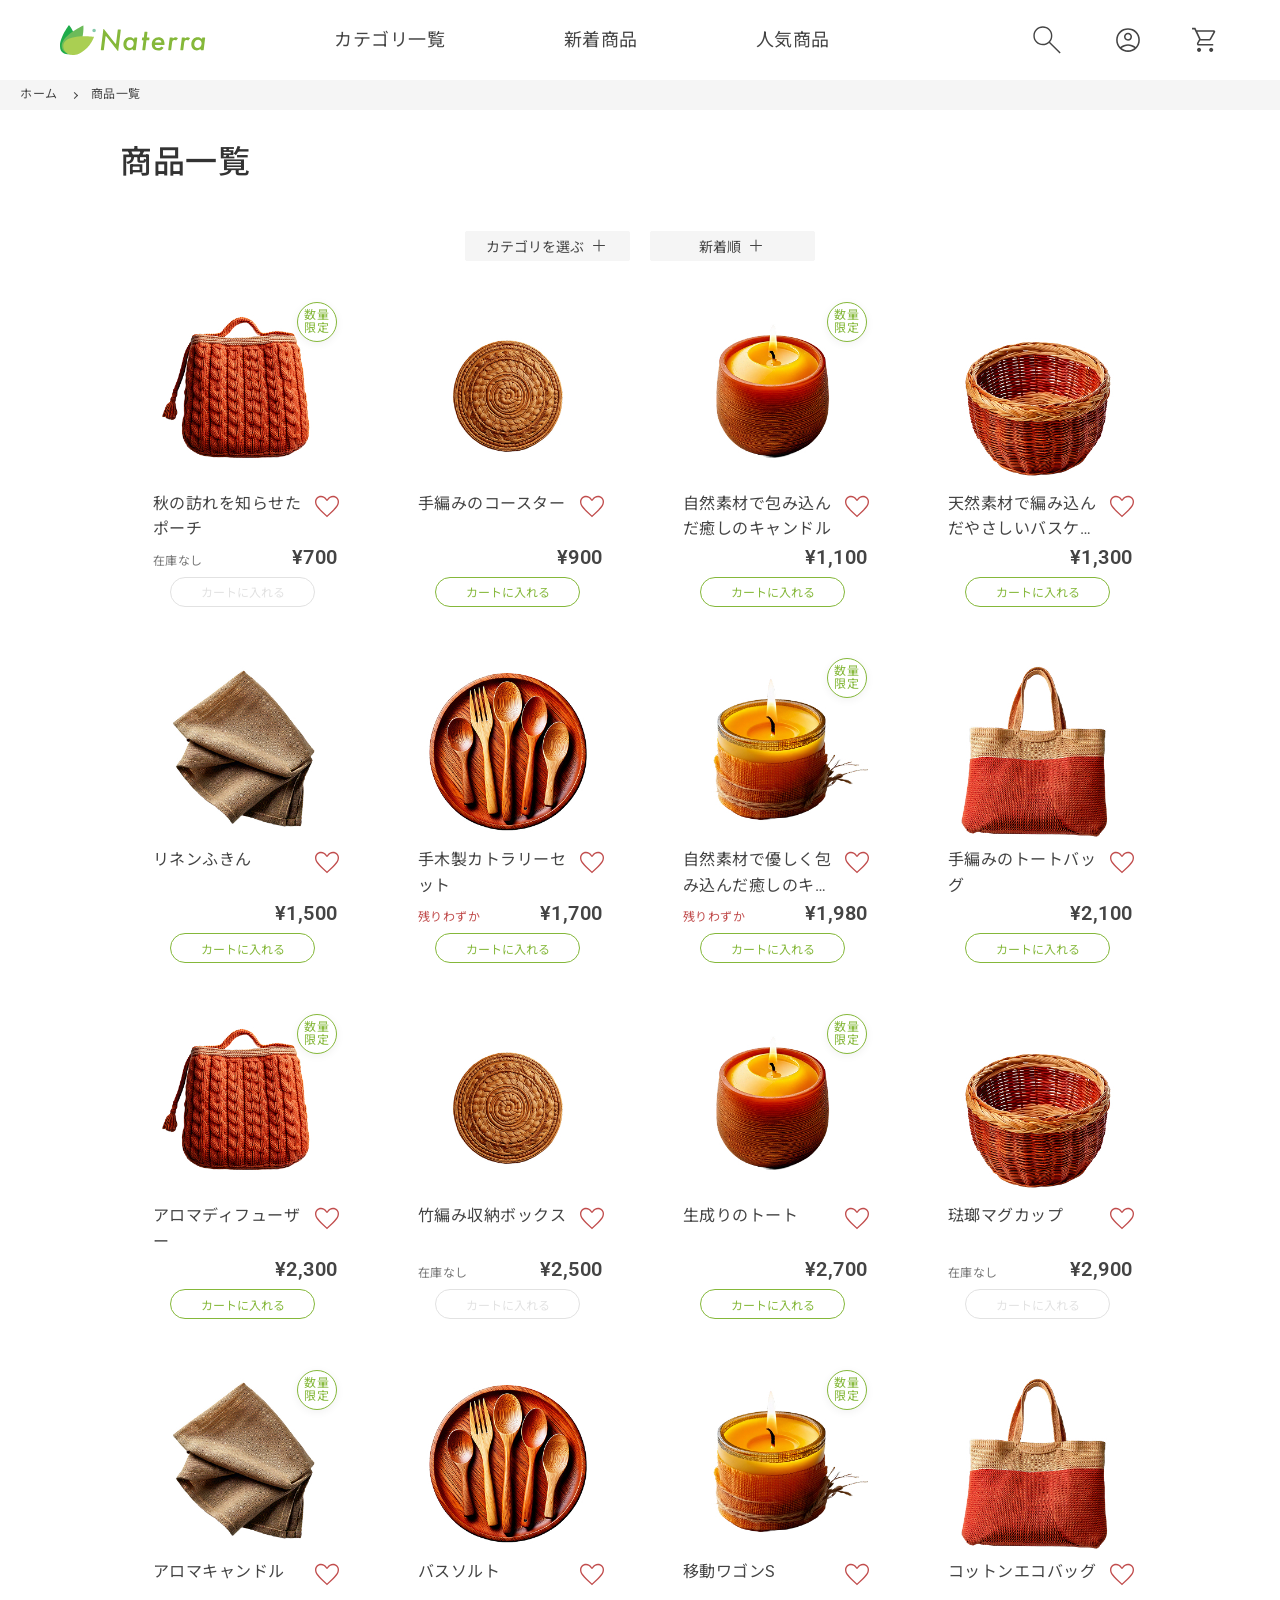
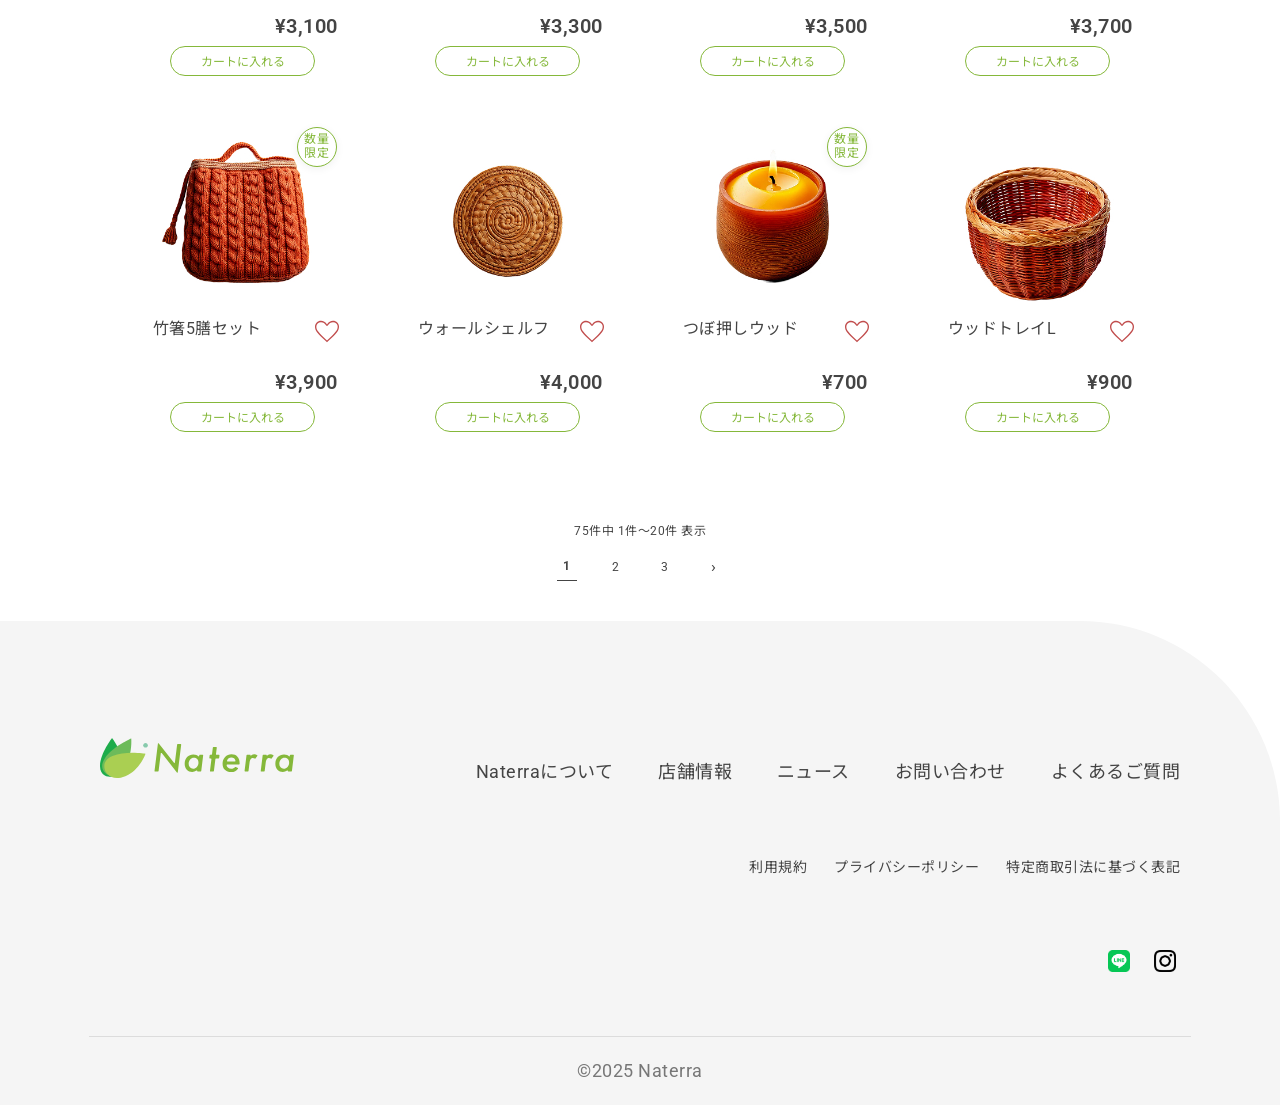
==== products-all.html @ dd233b45 "Initial commit" ====
<!DOCTYPE html>
<html lang="ja">
<head>
  <meta charset="UTF-8"/>
  <meta name="viewport" content="width=device-width, initial-scale=1.0"/>
  <meta name="description" content="商品一覧 | Naterra オンラインショップ"/>
  <title>商品一覧 | Naterra</title>

  <link rel="stylesheet" href="./assets/css/style.css"/>
  <link rel="preconnect" href="https://fonts.googleapis.com"/>
  <link href="https://fonts.googleapis.com/css2?family=Noto+Sans+JP:wght@300;400;500;700&family=Noto+Serif+JP:wght@200;300&family=Roboto:wght@300;400;600&display=swap" rel="stylesheet"/>
  <link rel="icon" type="image/png" sizes="32x32" href="./assets/images/favicon/favicon-32x32.png"/>
  <link rel="icon" type="image/png" sizes="48x48" href="./assets/images/favicon/favicon-48x48.png"/>
  <link rel="apple-touch-icon" sizes="180x180" href="./assets/images/favicon/favicon-180x180.png"/>
</head>
<body>
  <header>
    <div class="header__nav">
      <div class="header__left">
        <div class="header__hamburger sp">
          <button class="btn-trigger" id="btn03" data-nav-open aria-label="メニューを開閉" aria-expanded="false">
            <span></span><span></span><span></span>
          </button>
        </div>
        <div class="header__logo">
          <a href="./index.html" class="header__logoLink">
            <img src="./assets/images/logo/logo-sp.svg" alt="Naterra" />
          </a>
        </div>
        <div class="header__textink pc">
          <a href="./products-all.html" class="">カテゴリ一覧</a>
        </div>
        <div class="header__textink pc">
          <a href="./products-new.html" class="">新着商品</a>
        </div>
        <div class="header__textink pc">
          <a href="./products-popular.html" class="">人気商品</a>
        </div>
      </div>
      <div class="header__tools">
        <div class="header__serch pc">
          <a href="#" class="header__serchLink">
            <img src="./assets/images/icon/search.svg" alt="検索" />
          </a>
        </div>
        <div class="header__login">
          <a href="#" class="header__LoginLink">
            <img src="./assets/images/icon/login.svg" alt="ログイン" />
          </a>
        </div>
        <div class="header__cart">
          <a href="./cart.html" class="header__CartLink">
            <img src="./assets/images/icon/cart.svg" alt="カート"/>
            <span id="cartBadge" class="cartBadge" hidden></span>
          </a>
        </div>
      </div>
    </div>
  </header>

  <div class="navOverlay" data-nav-overlay hidden></div>
  <aside class="navDrawer" role="dialog" aria-modal="true" aria-hidden="true" data-nav-drawer hidden>
    <div class="navDrawer__panel">
      <nav class="navDrawer__body" aria-label="メニュー">
        <div class="menuSection">
          <h3 class="menuSection__title">商品</h3>
          <ul class="menuList" role="list">
            <li><a class="menuItem" href="./products-all.html"><span>商品一覧</span></a></li>
            <li><a class="menuItem" href="./products-new.html"><span>新着商品</span></a></li>
            <li><a class="menuItem" href="./products-popular.html"><span>人気商品</span></a></li>
            <li>
              <button class="menuItem menuItem--toggle" aria-expanded="false" data-cat-toggle>
                <span>カテゴリ一覧</span>
                <svg class="chev" viewBox="0 0 20 20" aria-hidden="true">
                  <line x1="4" y1="10" x2="16" y2="10" stroke="currentColor" stroke-width="1" stroke-linecap="round"></line>
                  <line class="v" x1="10" y1="4" x2="10" y2="16" stroke="currentColor" stroke-width="1" stroke-linecap="round"></line>
                </svg>
              </button>
              <ul class="submenu" hidden>
                <li><a class="submenuItem submenuItem--thumb" href="./products-fabric.html"><img src="./assets/images/categories/fabric/fabric-330.jpg" alt=""/><span>布雑貨</span></a></li>
                <li><a class="submenuItem submenuItem--thumb" href="./products-kitchen.html"><img src="./assets/images/categories/kitchen/kitchen-330.jpg" alt=""/><span>キッチン</span></a></li>
                <li><a class="submenuItem submenuItem--thumb" href="./products-interior.html"><img src="./assets/images/categories/interior/interior-330.jpg" alt=""/><span>インテリア</span></a></li>
                <li><a class="submenuItem submenuItem--thumb" href="./products-relax.html"><img src="./assets/images/categories/relax/relax-330.jpg" alt=""/><span>バス・リラックス</span></a></li>
                <li><a class="submenuItem submenuItem--thumb" href="./products-storage.html"><img src="./assets/images/categories/storage/storage-330.jpg" alt=""/><span>収納・かご</span></a></li>
              </ul>
            </li>
          </ul>
        </div>
        <div class="menuSection">
          <h3 class="menuSection__title">お店</h3>
          <ul class="menuList" role="list">
            <li><a class="menuItem" href="./about.html"><span>Naterraについて</span></a></li>
            <li><a class="menuItem" href="./news.html"><span>ニュース</span></a></li>
            <li><a class="menuItem" href="./contact.html"><span>お問い合わせ</span></a></li>
            <li><a class="menuItem" href="./faq.html"><span>よくあるご質問</span></a></li>
          </ul>
        </div>
        <div class="menuSNS">
          <a href="#"><img src="./assets/images/sns/LINE_Brand_icon.png" alt="LINE"/></a>
          <a href="#"><img src="./assets/images/sns/Instagram_Glyph_Black.png" alt="Instagram"/></a>
        </div>
      </nav>
    </div>
  </aside>

  <main>
    <div class="breadcrumb">
      <ul class="breadcrumb__list">
        <li><a href="./index.html">ホーム</a></li>
        <li><span></span></li>
        <li>商品一覧</li>
      </ul>
    </div>

    <section class="productsname" aria-labelledby="cat-title">
      <div class="products__ttl">
        <h2 id="cat-title" class="section__title">商品一覧</h2>
      </div>

      <div class="filterBar" aria-label="絞り込み・並び替え">
        <button type="button" class="filterBtn filterBtn--category" id="btnOpenCategories"
                aria-haspopup="dialog" aria-controls="sheetCategories" aria-expanded="false">
          <span class="filterBtn__label">カテゴリを選ぶ</span>
          <span class="filterBtn__plus" aria-hidden="true"></span>
        </button>
        <button type="button" class="filterBtn filterBtn--sort" id="btnOpenSort"
                aria-haspopup="menu" aria-controls="menuSort" aria-expanded="false">
          <span class="filterBtn__label" id="currentSortLabel">新着順</span>
          <span class="filterBtn__plus" aria-hidden="true"></span>
        </button>
      </div>

      <div class="sortMenu" id="menuSort" role="menu" aria-labelledby="btnOpenSort" hidden>
        <button type="button" role="menuitemradio" class="sortMenu__item" data-sort="new" aria-checked="true">
          <span class="sortMenu__check" aria-hidden="true"></span> 新着順
        </button>
        <button type="button" role="menuitemradio" class="sortMenu__item" data-sort="priceAsc" aria-checked="false">
          <span class="sortMenu__check" aria-hidden="true"></span> 価格が安い順
        </button>
        <button type="button" role="menuitemradio" class="sortMenu__item" data-sort="priceDesc" aria-checked="false">
          <span class="sortMenu__check" aria-hidden="true"></span> 価格が高い順
        </button>
        <button type="button" role="menuitemradio" class="sortMenu__item" data-sort="popular" aria-checked="false">
          <span class="sortMenu__check" aria-hidden="true"></span> 人気順
        </button>
      </div>

      <div class="filterOverlay" id="overlayCategories" hidden></div>
      <aside class="categorySheet" id="sheetCategories" role="dialog" aria-modal="true" aria-labelledby="categorySheetTitle" hidden>
        <div class="categorySheet__bar">
          <h3 class="categorySheet__title" id="categorySheetTitle">カテゴリ</h3>
          <button type="button" class="categorySheet__close" id="btnCloseCategories" aria-label="閉じる">
            <span></span><span></span>
          </button>
        </div>
        <nav class="categorySheet__body" aria-label="カテゴリ一覧">
          <ul class="categorySheet__list" role="list">
            <li><a class="categorySheet__item" href="./products-all.html">商品一覧</a></li>
            <li><a class="categorySheet__item" href="./products-new.html">新着商品</a></li>
            <li><a class="categorySheet__item" href="./products-popular.html">人気商品</a></li>
            <li><a class="categorySheet__item categorySheet__item--thumb" href="./products-fabric.html"><img src="./assets/images/categories/fabric/fabric-330.jpg" alt=""/><span>布雑貨</span></a></li>
            <li><a class="categorySheet__item categorySheet__item--thumb" href="./products-kitchen.html"><img src="./assets/images/categories/kitchen/kitchen-330.jpg" alt=""/><span>キッチン</span></a></li>
            <li><a class="categorySheet__item categorySheet__item--thumb" href="./products-interior.html"><img src="./assets/images/categories/interior/interior-330.jpg" alt=""/><span>インテリア</span></a></li>
            <li><a class="categorySheet__item categorySheet__item--thumb" href="./products-relax.html"><img src="./assets/images/categories/relax/relax-330.jpg" alt=""/><span>バス・リラックス</span></a></li>
            <li><a class="categorySheet__item categorySheet__item--thumb" href="./products-storage.html"><img src="./assets/images/categories/storage/storage-330.jpg" alt=""/><span>収納・かご</span></a></li>
          </ul>
        </nav>
      </aside>

      <ul id="productGridAll" class="productGrid" role="list"></ul>
    </section>

    <template id="productCardTpl">
      <li class="productCard">
        <a href="./index.html" class="productCard__thumbWrap productCard__link">
          <img class="productCard__thumb" alt="">
          <span class="badge badge--limited" hidden>数量<br>限定</span>
        </a>
        <div class="productCard__rowA">
          <p class="productCard__name"></p>
          <button class="favBtn" type="button" aria-label="お気に入りに追加" aria-pressed="false"
                  data-src-off="./assets/images/icon/favorite-off.svg"
                  data-src-on="./assets/images/icon/favorite-on.svg">
            <img class="favIcon" src="./assets/images/icon/favorite-off.svg" alt="" aria-hidden="true" width="32" height="32">
          </button>
        </div>
        <div class="productCard__rowB">
          <p class="productCard__stock"></p>
          <p class="productCard__price"></p>
        </div>
        <div class="productCard__cta">
          <button type="button" class="btnCart" data-product-id="">カートに入れる</button>
        </div>
      </li>
    </template>

    <div class="products__pager">
      <p class="products__count" id="productsCount">0件中 0件〜0件 表示</p>
      <div class="pagination" aria-label="ページ送り">
        <ul id="paginationList"></ul>
      </div>
    </div>
  </main>

  <div class="cartOverlay" id="cartOverlay" hidden></div>
  <aside class="cartSheet" id="cartSheet" role="dialog" aria-modal="true" aria-labelledby="cartSheetTitle" hidden>
    <div class="cartSheet__bar">
      <button type="button" class="cartSheet__close" id="cartCloseBtn" aria-label="閉じる">
        <span></span><span></span>
      </button>
      <h3 id="cartSheetTitle">カートに入れる</h3>
    </div>
    <div class="cartSheet__body">
      <h4 id="cartProductName" class="cartSheet__name"></h4>
      <div class="cartSheet__imgWrap">
        <img id="cartProductImg" alt="">
      </div>
      <div class="cartQty">
        <button type="button" class="cartQty__btn" id="qtyMinus" aria-label="数量を1減らす">
          <img class="reductionIcon" src="./assets/images/icon/reduction.svg" alt="" aria-hidden="true">
        </button>
        <output id="qtyValue" class="cartQty__value" aria-live="polite">1</output>
        <button type="button" class="cartQty__btn" id="qtyPlus" aria-label="数量を1増やす">
          <img class="reductionIcon" src="./assets/images/icon/add.svg" alt="" aria-hidden="true">
        </button>
      </div>
      <div class="cartPrimaryBtn__Container">
        <button type="button" class="cartAddBtn" id="addToCartBtn">カートに入れる</button>
      </div>
    </div>
  </aside>
  <aside class="cartConfirm" id="cartConfirm" role="dialog" aria-modal="true" aria-labelledby="cartConfirmTitle" hidden>
    <div class="cartSheet__bar">
      <button type="button" class="cartSheet__close" id="confirmCloseBtn" aria-label="閉じる">
        <span></span><span></span>
      </button>
      <h3 id="cartConfirmTitle">カートに追加しました</h3>
    </div>
    <div class="cartConfirm__body">
      <p class="cartConfirm__row">カートの合計 <strong id="cartTotalCount">0</strong> 点</p>
      <p class="cartConfirm__row">税込 <strong id="cartTotalPrice">¥0</strong></p>
    </div>
    <div class="cartPrimaryBtn__Container">
      <a href="./cart.html" class="cartPrimaryBtn cartPrimaryBtn--full">カートを確認する</a>
    </div>
  </aside>

  <footer class="footer sp">
    <div class="footer__prev">
      <div class="footer__inner">
        <div class="footer__logo"><img src="./assets/images/logo/logo-sp.svg" alt="Naterra" /></div>
        <nav class="footer__nav">
          <ul class="navleft">
            <li><a href="./about.html">Naterraについて</a></li>
            <li><a href="./about.html">店舗情報</a></li>
            <li><a href="./news.html">ニュース</a></li>
            <li><a href="./contact.html">お問い合わせ</a></li>
            <li><a href="./faq.html">よくあるご質問</a></li>
          </ul>
          <ul class="navright">
            <li><a href="./index.html">利用規約</a></li>
            <li><a href="./index.html">特定商取引法に基づく表記</a></li>
            <li><a href="./index.html">プライバシーポリシー</a></li>
          </ul>
        </nav>
        <div class="footer__sns">
          <a href="#"><img src="./assets/images/sns/LINE_Brand_icon.png" alt="LINE"/></a>
          <a href="#"><img src="./assets/images/sns/Instagram_Glyph_Black.png" alt="Instagram"/></a>
        </div>
        <div class="copy__container"><p class="footer__copy">&copy;2025 Naterra</p></div>
      </div>
    </div>
  </footer>

  <footer class="siteFooter pc">
    <div class="siteFooter__inner">
      <div class="siteFooter__top">
        <a class="footerLogo" href="/"><img src="./assets/images/logo/logo-sp.svg" alt="Naterra"></a>
        <nav class="footerNav" aria-label="フッターナビ">
          <ul class="footerNav__list">
            <li><a href="./about.html">Naterraについて</a></li>
            <li><a href="./shops.html">店舗情報</a></li>
            <li><a href="./news.html">ニュース</a></li>
            <li><a href="./contact.html">お問い合わせ</a></li>
            <li><a href="./faq.html">よくあるご質問</a></li>
          </ul>
        </nav>
      </div>
      <ul class="footerLegal">
        <li><a href="./terms.html">利用規約</a></li>
        <li><a href="./privacy.html">プライバシーポリシー</a></li>
        <li><a href="./tokusho.html">特定商取引法に基づく表記</a></li>
      </ul>
      <div class="footerSNS" aria-label="SNS">
        <a class="snsLink" href="#"><img src="./assets/images/sns/LINE_Brand_icon.png" alt="LINE"></a>
        <a class="snsLink" href="#"><img src="./assets/images/sns/Instagram_Glyph_Black.png" alt="Instagram"></a>
      </div>
      <div class="siteFooter__bottom">
        <p class="footerCopy">©2025 Naterra</p>
      </div>
    </div>
  </footer>

  <script src="./assets/js/utils.js" defer></script>
  <script src="./assets/js/main.js" defer></script>
  <script src="./assets/js/filter-sort-ui.js" defer></script>
  <script src="./assets/js/products-list.js" defer></script>
  <script src="./assets/js/cart-modal.js" defer></script>
</body>
</html>
---- assets/css/style.css ----
* {
  margin: 0;
  padding: 0;
  box-sizing: border-box;
}
button {
  cursor: pointer;
  font-family: inherit;
}
:root {
  --bg1: #ffffff;
  --bg2: #edf3e8;
  --mainColor: #85b83a;
  --accentColor: #c14d4d;
  --lightGray: #e2e2e2;
  --textColor: #444;
  --textttlColor: #333;
  --textGlayColor: #777;
  --fontLight: 300;
  --fontRegurlar: 400;
  --fontMedium: 500;
  --fontSemiBold: 600;
  --fontBold: 700;
  --failed: #a0a0a0;
}
html {
  font-size: 62.5%;
  max-width: 100%;
}
body {
  font-size: 1.6rem;
  font-family: "Roboto", "Noto Sans JP", "Hiragino Kaku Gothic ProN", "Meiryo", sans-serif;
  color: var(--textColor);
  font-weight: var(--fontRegurlar);
  letter-spacing: 0.05rem;
  line-height: 1.6;
}
h2 {
  color: var(--textttlColor);
  font-size: 2.8rem;
  font-weight: 500;
}
.sp { display: block; }
.pc { display: none; }
header {
  position: sticky;
  top: 0;
  z-index: 1000;
  background: var(--bg1);
}
body.no-sticky header {
  position: static;
}
.header__nav {
  height: 70px;
  display: flex;
  align-items: center;
  justify-content: space-between;
}
.header__left {
  display: flex;
  align-items: center;
  margin-left: 10px;
}
.header__tools {
  display: flex;
  align-items: center;
  margin-right: 10px;
}
.header__hamburger {
  display: flex;
  align-items: center;
  justify-content: center;
  width: 50px;
  height: 50px;
}
.header__hamburgerBtn {
  width: 30px;
  height: 30px;
  border: 0;
  background: none;
  color: #444;
  cursor: pointer;
}
.header__logo img,
.header__serch img,
.header__login img,
.header__cart img {
  display: block;
  padding: 10px;
}
.header__cart {
  position: relative;
}
.cartBadge {
  position: absolute;
  top: 3px;
  right: 5px;
  min-width: 20px;
  height: 20px;
  border-radius: 50%;
  background: var(--accentColor);
  color: #fff;
  font-size: 1.4rem;
  line-height: 150%;
  text-align: center;
  display: inline-block;
}
#cartBadge[hidden],
.cartBadge[hidden] {
  display: none !important;
}
.navOverlay[hidden],
.navDrawer[hidden] {
  display: none !important;
}
.navOverlay {
  position: fixed;
  left: 0;
  right: 0;
  top: 70px;
  bottom: 0;
  background: rgba(0,0,0,.24);
  opacity: 0;
  pointer-events: none;
  transition: opacity .30s ease;
  z-index: 2000;
}
.navOverlay.is-open {
  opacity: 1;
  pointer-events: auto;
}
.navDrawer {
  position: fixed;
  left: 0;
  right: auto;
  top: 70px;
  bottom: 0;
  width: min(720px, 100%);
  background: var(--bg1);
  display: grid;
  grid-template-rows: auto 1fr;
  opacity: 0;
  pointer-events: none;
  transition: opacity .30s ease;
  z-index: 3001;
  overflow: auto;
  overscroll-behavior: contain;
  -webkit-overflow-scrolling: touch;
}
.navDrawer.is-open {
  opacity: 1;
  pointer-events: auto;
}
html.is-nav-open {
  overflow: hidden;
}
.header__hamburgerBtn .hambIcon line {
  transition: transform .22s ease, opacity .22s ease;
  transform-origin: 12px 12px;
  stroke-linecap: round;
}
html.is-nav-open .header__hamburgerBtn[data-nav-open] .b1 {
  transform: translateY(6px) rotate(45deg);
}
html.is-nav-open .header__hamburgerBtn[data-nav-open] .b2 {
  opacity: 0;
}
html.is-nav-open .header__hamburgerBtn[data-nav-open] .b3 {
  transform: translateY(-6px) rotate(-45deg);
}
.menuSection {
  background: var(--bg1);
}
.menuSection__title {
  font-size: 13px;
  font-weight: 700;
  padding: 5px 20px;
}
.menuList {
  list-style: none;
  background: var(--bg2);
}
.menuItem {
  display: flex;
  align-items: center;
  height: 50px;
  gap: 10px;
  width: 100%;
  padding: 10px 20px;
  border-bottom: 1px solid #fff;
  color: var(--textColor);
  text-decoration: none;
  background: transparent;
}
.menuItem .chev {
  width: 20px;
  height: 20px;
  margin-left: auto;
  color: #444;
}
.menuItem--toggle {
  border: 0;
  font-size: 1.6rem;
  background: var(--bg2);
}
.menuItem--toggle .chev .v {
  transform-box: fill-box;
  transform-origin: 50% 50%;
  transition: transform .18s ease, opacity .18s ease;
  opacity: 1;
}
.menuItem--toggle[aria-expanded="true"] .chev .v {
  transform: scaleY(0);
  opacity: 0;
}
.submenu {
  list-style: none;
  margin: 0;
  padding: 0;
  background: #edf3e8;
  overflow: hidden;
  max-height: 0;
  opacity: 0;
  transition: max-height .28s ease, opacity .28s ease;
  will-change: max-height, opacity;
}
.submenuItem {
  display: flex;
  align-items: center;
  gap: 10px;
  text-decoration: none;
  color: var(--textColor);
  padding-right: 20px;
  border-top: 1px solid #fff;
  background: #e3eadb;
}
.submenuItem:hover {
  background: #e8efe3;
}
.submenuItem--thumb img {
  width: 50px;
}
.submenu.is-open {
  opacity: 1;
}
.submenuItem .chev {
  width: 20px;
  height: 20px;
  margin-left: auto;
  color: #444;
}
.menuSNS {
  display: flex;
  justify-content: center;
  padding: 30px 0;
  gap: 30px;
}
.menuSNS a {
  display: inline-flex;
  align-items: center;
  justify-content: center;
}
.menuSNS img {
  width: 30px;
  height: auto;
}
.btn-trigger {
  position: relative;
  width: 21px;
  height: 16px;
  cursor: pointer;
  border: none;
  background: none;
  padding: 0;
}
.btn-trigger span {
  position: absolute;
  left: 0;
  width: 100%;
  height: 2px;
  background-color: var(--textColor);
  border-radius: 1px;
}
.btn-trigger,
.btn-trigger span {
  display: inline-block;
  transition: all .4s ease;
  box-sizing: border-box;
}
.btn-trigger span:nth-of-type(1) {
  top: 0;
}
.btn-trigger span:nth-of-type(2) {
  top: 7px;
}
.btn-trigger span:nth-of-type(3) {
  bottom: 0;
}
#btn03.active {
  transform: rotate(360deg);
}
#btn03.active span:nth-of-type(1) {
  transform: translateY(7px) rotate(-45deg);
}
#btn03.active span:nth-of-type(2) {
  transform: translateY(0) rotate(45deg);
}
#btn03.active span:nth-of-type(3) {
  opacity: 0;
}
.keyVisual {
  max-width: 780px;
  aspect-ratio: 1 / 1;
  background-image: -webkit-image-set(
    url(../images/keyvisual/keyvisual-390.jpg) 1x,
    url(../images/keyvisual/keyvisual-780.jpg) 2x
  );
  background-image: image-set(
    url(../images/keyvisual/keyvisual-390.jpg) 1x,
    url(../images/keyvisual/keyvisual-780.jpg) 2x
  );
  background-size: cover;
  display: flex;
  align-items: center;
  justify-content: center;
}
.keyVisual h1 {
  font-family: "Noto Serif JP", serif;
  font-size: 3.2rem;
  color: #fff;
  font-weight: 200;
  letter-spacing: 0.2em;
  text-shadow: 0 0 3.5px rgba(0, 0, 0, 1);
  padding-left: 30px;
}
.news__item {
  display: flex;
  align-items: center;
  justify-content: left;
  background-color: var(--bg2);
  height: auto;
  padding: 10px;
  gap: 10px;
  border-radius: 0 0 20px 20px;
}
.news__icon img {
  display: block;
}
.news__content {
  display: grid;
  grid-template-rows: auto;
}
.news__title {
  font-size: 1.4rem;
}
.news__date {
  font-size: 1.2rem;
  color: var(--textGlayColor);
}
.products {
  margin: 60px 20px 0 20px;
}
.products__ttl {
  display: grid;
  grid-template-columns: 1fr auto;
  align-items: baseline;
  justify-content: space-between;
}
.moreLink {
  display: inline-flex;
  align-items: baseline;
  gap: 5px;
  font-size: 1.3rem;
  font-weight: 500;
  color: var(--textColor);
  text-decoration: none;
}
.moreLink__text {
  font-size: 1.3rem;
  font-weight: 500;
  line-height: 1;
  transition: color .25s ease, text-shadow .25s ease;
}
.moreLink img {
  width: 1em;
  height: 1em;
}
.section__title {
  display: inline-block;
  vertical-align: baseline;
  line-height: 1.4;
  margin: 0;
}
.moreLink span {
  display: inline-block;
  box-sizing: border-box;
  width: .65em;
  height: .65em;
  border-top: 1px solid currentColor;
  border-right: 1px solid currentColor;
  transform: translateY(-0.5px) rotate(45deg);
  transform-origin: center;
  line-height: 1;
  transition: color .25s ease, text-shadow .25s ease;
}
.moreLink:visited {
  color: var(--textColor);
}
.moreLink:hover {
  color: var(--mainColor, #85b83a); 
  font-size: 1.3rem;
  font-weight: 500;
  vertical-align: baseline;
  transition: all 0.25s ease-in-out;
}
.productGrid {
  display: flex;
  flex-wrap: wrap;
  gap: 20px;
  justify-content: space-between;
  padding: 30px 0;
  margin: 0 auto;
}
.productCard {
  display: flex;
  flex-direction: column;
  align-items: flex-start;
  justify-content: flex-start;
  width: 165px;
  max-width: 200px;
  list-style: none;
}
.productCard__link {
  color: var(--textColor);
  text-decoration: none;
}
.productCard__thumb {
  display: block;
  width: 100%;
  height: auto;
}
.productCard__rowA {
  display: grid;
  align-items: start;
  grid-template-columns: 1fr auto;
  gap: 5px;
  width: 100%;
  margin: 0 5px;
}
.productCard__name {
  font-size: 1.4rem;
  line-height: 1.6;
  overflow: hidden;
  display: -webkit-box;
  -webkit-box-orient: vertical;
  -webkit-line-clamp: 2;
  line-clamp: 2;
  min-height: calc(1.6em * 2);
}
.productCard__rowB {
  display: grid;
  grid-template-columns: 1fr auto;
  align-items: end;
  width: 100%;
  padding: 5px 0 0 5px;
}
.productCard__stock {
  font-size: 1.2rem;
  line-height: 1;
  white-space: nowrap;
  min-height: 1em;
}
.productCard__price {
  font-size: 2rem;
  font-weight: 600;
  line-height: 1;
}
.productCard__stock--low {
  color: var(--accentColor);
}
.productCard__stock--none {
  color: var(--textGlayColor);
}
.favBtn {
  width: 32px;
  height: 32px;
  padding: 0;
  border: 0;
  background: none;
  line-height: 0;
  cursor: pointer;
}
.productDetail .productCard__stock::before {
  content: none !important;
}
.about__title span {
  font-weight: 700;
}
.categories {
  margin: 90px 20px;
}
.categories__list {
  display: flex;
  gap: 5px;
  overflow-x: auto;
  scroll-snap-type: x mandatory;
  -webkit-overflow-scrolling: touch;
  padding-top: 20px;
  padding-bottom: 10px;
  margin: 0 -20px;
}
.categories__item {
  flex: 0 0 auto;
  scroll-snap-align: start;
  width: 165px;
  overflow: hidden;
}
.categories__item img {
  width: 100%;
  height: auto;
  display: block;
}
.categories__name {
  display: flex;
  align-items: center;
  justify-content: center;
  color: #fff;
  text-shadow: 0 0 2px #2b2b2b;
  transition: transform .3s, color .3s;
}
.categories__fabric,
.categories__kitchen,
.categories__interior,
.categories__relax,
.categories__storage {
  position: relative;
  width: 165px;
  aspect-ratio: 1 / 1;
  background-size: cover;
  display: flex;
  align-items: flex-end;
  justify-content: center;
  text-decoration: none;
  overflow: hidden;
}
.categories__fabric {
  background-image: -webkit-image-set(
  url(../images/categories/fabric/fabric-165.jpg) 1x,
  url(../images/categories/fabric/fabric-330.jpg) 2x
  );
}
.categories__kitchen {
  background-image: -webkit-image-set(
  url(../images/categories/kitchen/kitchen-165.jpg) 1x,
  url(../images/categories/kitchen/kitchen-330.jpg) 2x
  );
}
.categories__interior {
  background-image: -webkit-image-set(
  url(../images/categories/interior/interior-165.jpg) 1x,
  url(../images/categories/interior/interior-330.jpg) 2x
  );
}
.categories__relax {
  background-image: -webkit-image-set(
  url(../images/categories/relax/relax-165.jpg) 1x,
  url(../images/categories/relax/relax-330.jpg) 2x
  );
}
.categories__storage {
  background-image: -webkit-image-set(
  url(../images/categories/storage/storage-165.jpg) 1x,
  url(../images/categories/storage/storage-330.jpg) 2x
  );
}
.about {
  margin-top: 90px;
  position: relative;
  overflow: hidden;
}
.about__card {
  position: relative;
  background: var(--bg2);
  border-radius: 0 100px 0 0;
  padding: 60px 0;
  overflow: hidden;
}
.about__title {
  text-align: center;
  margin-bottom: 40px;
}
.about__subtitle {
  font-weight: var(--fontMedium);
  font-size: 2rem;
  text-align: center;
  margin-bottom: 20px;
}
.about__text {
  display: flex;
  justify-content: center;
  line-height: 1.9;
  padding: 0 20px;
  margin: 0 auto;
}
.about__gallery {
  position: relative;
  display: grid;
  margin: 30px 0 20px 0;
}
.about__photo {
  overflow: hidden;
}
.about__photo img {
  display: block;
  width: 100%;
  object-fit: cover;
}
.about__photoA.sp{
  border-radius: 0 50px 0 50px;
  width: calc(290 / 390 * 100%);
  margin-left: 20px;
}
.about__photoB.sp{
  border-radius: 50px 0 50px 0;
  width: calc(210 / 390 * 100%);
  margin-left: auto;
  transform: translateY(-20%);
}
.about__photoC.sp{
  border-radius: 0 50px 0 50px;
  width: calc(230 / 390 * 100%);
}
.about__caption {
  text-align: center;
  margin: 30px;
}
.btnContainer {
  display: flex;
  justify-content: center;
  align-items: center;
}
.btn {
  display: flex;
  justify-content: center;
  align-items: center;
  min-width: 280px;
  height: 50px;
  margin: 0 35px;
  color: #fff;
  background: var(--mainColor);
  border-radius: 9999px;
  text-decoration: none;
  border: none;
  position: relative;
}
.btn::after {
  content: "";
  position: absolute;
  right: 10px;
  top: 50%;
  transform: translateY(-50%);
  width: 28px;
  height: 28px;
  border-radius: 50%;
  background: #fff;
  z-index: 1;
}
.btn::before {
  content: "";
  position: absolute;
  right: 22px;
  top: 50%;
  transform: translateY(-50%) rotate(-45deg);
  width: 6px;
  height: 6px;
  border-right: 1px solid var(--mainColor);
  border-bottom: 1px solid var(--mainColor);
  z-index: 2;
}
.decor-circle {
  position: absolute;
  border-radius: 50%;
  background: #87caac;
}
.c1 {
  width: 12px;
  height: 12px;
  top: 36%;
  right: 9%;
}
.c2 {
  width: 28px;
  height: 28px;
  top: 54%;
  left: 7%;
}
.c3 {
  width: 23px;
  height: 23px;
  bottom: 25%;
  right: 10%;
}
.c4 {
  width: 12px;
  height: 12px;
  bottom: 23%;
  right: 17%;
}
.faq__prevcl {
  background: var(--bg2);
}
.faq__card {
  position: relative;
  background: var(--bg1);
  border-radius: 0 100px 0 0;
  padding: 60px calc(20 / 390 * 100%) 90px calc(20 / 390 * 100%);
  overflow: hidden;
}
.faq__title {
  text-align: center;
  margin-bottom: 30px;
}
.faq__item {
  border-top: 1px solid #e2e2e2;
}
.faq__item:last-of-type {
  border-bottom: 1px solid #e6e6e6;
}
.faq__q {
  list-style: none;
  cursor: pointer;
  display: block;
  position: relative;
  padding: 20px 0;
}
.faq__q::-webkit-details-marker {
  display: none;
}
.faq__q::marker {
  content: "";
}
.faq__q::after {
  content: "";
  position: absolute;
  right: 0;
  top: 50%;
  width: 10px;
  height: 10px;
  border-right: 1px solid #444;
  border-bottom: 1px solid #444;
  transform: translateY(-50%) rotate(45deg);
  transition: transform .2s ease, border-color .2s ease;
}
.faq__item[open] .faq__q::after {
  transform: translateY(-50%) rotate(-135deg);
}
.faq__a {
  font-size: 1.4rem;
  margin-bottom: 30px;
}
.faq__btnContainer {
  margin-top: 60px;
  display: flex;
  justify-content: center;
  align-items: center;
}
.footer__prev {
  background: var(--bg1);
}
.footer__inner {
  background: #f5f5f5;
  border-radius: 0 100px 0 0;
  padding: 90px 20px 0;
  text-align: center;
}
.footer__logo img {
  height: 40px;
  margin-bottom: 30px;
}
.footer__nav {
  display: flex;
  align-items: flex-end;
  justify-content: space-between;
  margin-bottom: 30px;
}
.footer__nav .navleft {
  list-style: none;
  text-align: left;
}
.footer__nav .navright {
  font-size: 1.3rem;
  list-style: none;
  text-align: left;
}
.footer__nav li {
  margin-bottom: 15px;
}
.footer__nav a {
  color: var(--textColor);
  text-decoration: none;
}
.footer__sns {
  display: flex;
  justify-content: center;
  gap: 30px;
  margin: 20px 0;
}
.footer__sns img {
  width: 30px;
  height: 30px;
  display: block;
}
.copy__container {
  padding: 20px 0;
  border-top: 1px solid #d0d0d0;
}
.footer__copy {
  font-size: 1.4rem;
  color: var(--textGlayColor);
}
.productsname {
  margin: 0 20px;
}
.productsname .products__ttl {
  padding: 30px 0;
}
.breadcrumb__list {
  height: 30px;
  background-color: #f5f5f5;
  list-style: none;
  display: flex;
  align-items: center;
  gap: 1rem;
  font-size: 1.2rem;
  padding: 0 20px;
  overflow-x: auto;
  overflow-y: hidden;
  -webkit-overflow-scrolling: touch;
  scrollbar-width: none;
  white-space: nowrap;
}
.breadcrumb__list::-webkit-scrollbar {
  display: none;
}
.breadcrumb__list li {
  display: flex;
  align-items: center;
  flex: 0 0 auto;
}
.breadcrumb__list li a {
  text-decoration: none;
  color: var(--textColor);
}
.breadcrumb__list li span {
  display: inline-block;
  width: 5px;
  height: 5px;
  border-top: 1px solid var(--textColor);
  border-right: 1px solid var(--textColor);
  transform: rotate(45deg);
  margin: 0 4px;
}
#breadcrumbCurrent {
  max-width: none;
  overflow: visible;
  text-overflow: clip;
  white-space: nowrap;
}
.products__pager {
  display: flex;
  flex-direction: column;
  align-items: center;
  gap: 1.2rem;
  margin: 40px 0;
}
.products__count {
  font-size: 1.2rem;
  text-align: center;
}
.pagination {
  width: 100%;
  display: flex;
  justify-content: center;
}
.pagination ul {
  list-style: none;
  display: flex;
  align-items: center;
  justify-content: center;
  gap: 2.5rem;
  font-size: 1.2rem;
  padding: 0;
  margin: 0;
}
.pagination ul li {
  min-width: 24px;
  text-align: center;
}
.pagination a,
.pagination span {
  display: inline-flex;
  align-items: center;
  justify-content: center;
  min-width: 20px;
  height: 28px;
  padding: 0 .4rem;
  text-decoration: none;
  line-height: 1;
  color: var(--textColor);
  transition: color .2s ease, background-color .2s ease;
}
.pagination a:hover {
  color: var(--mainColor);
}
.pagination .is-current {
  font-weight: 700;
  border-bottom: 1px solid var(--textColor);
  pointer-events: none;
  cursor: default;
}
.pagination .is-disabled {
  color: var(--textGlayColor);
  opacity: .45;
  pointer-events: none;
  cursor: not-allowed;
}
.pagination .arrow {
  font-size: 1.6rem;
  font-weight: 400;
  line-height: 1;
}
.products__controls {
  display: grid;
  grid-template-columns: 1fr 1fr;
  gap: 2.4rem;
  padding: 0 20px;
  margin: 16px 0 8px;
}
.uiSelect {
  position: relative;
  display: block;
  width: 100%;
  background: #eee;
  border-radius: 8px;
  padding: 14px 16px;
  cursor: pointer;
  user-select: none;
}
.uiSelect select {
  position: absolute;
  inset: 0;
  width: 100%;
  height: 100%;
  opacity: 0;
  appearance: none;
  cursor: pointer;
}
.uiSelect__label {
  display: inline-flex;
  align-items: center;
  justify-content: center;
  width: 100%;
  font-size: 1.6rem;
  color: var(--textColor);
  letter-spacing: .06em;
}
.uiSelect::after {
  content: "";
  position: absolute;
  right: 14px;
  top: 50%;
  width: 10px;
  height: 10px;
  border-right: 2px solid var(--textColor);
  border-bottom: 2px solid var(--textColor);
  transform: translateY(-60%) rotate(45deg);
  pointer-events: none;
}
.uiSelect:first-child::before {
  content: "+";
  position: absolute;
  right: 36px;
  top: 50%;
  transform: translateY(-52%);
  font-size: 1.8rem;
  color: var(--textColor);
  opacity: .55;
  pointer-events: none;
}
.filterBar {
  display: flex;
  gap: 2rem;
  align-items: center;
  justify-content: center;
}
.filterBtn {
  flex: 1 1 0;
  display: flex;
  align-items: center;
  justify-content: center;
  gap: 5px;
  height: 30px;
  max-width: 165px;
  background: #f5f5f5;
  border-radius: 2px;
  border: 1px solid #f5f5f5;
  color: var(--textColor);
  font-size: 1.4rem;
}
.filterBtn__chev,
.filterBtn__plus {
  position: relative;
  width: 20px;
  height: 20px;
  display: inline-block;
  color: #444;
}
.filterBtn__chev::before,
.filterBtn__chev::after,
.filterBtn__plus::before,
.filterBtn__plus::after {
  content: "";
  position: absolute;
  inset: 0;
  margin: auto;
  width: 12px;
  height: 1px;
  background: currentColor;
  border-radius: 2px;
  transition: transform .18s ease, opacity .18s ease;
}
.filterBtn__chev::after,
.filterBtn__plus::after {
  transform: rotate(90deg);
}
.filterBtn[aria-expanded="true"] .filterBtn__chev::after,
.filterBtn[aria-expanded="true"] .filterBtn__plus::after {
  transform: rotate(0deg);
  opacity: 0;
}
.sortMenu {
  position: absolute;
  z-index: 2100;
  width: min(600px, calc(100% - 40px));
  left: 20px;
  right: 20px;
  margin-top: .8rem;
  background: #f5f5f5;
  border-radius: 5px;
  opacity: 0;
  transform: translateY(-4px);
  pointer-events: none;
  transition: opacity .18s ease, transform .18s ease;
}
.sortMenu.is-open {
  opacity: 1;
  transform: translateY(0);
  pointer-events: auto;
}
.sortMenu__item {
  display: flex;
  height: 60px;
  width: 100%;
  text-align: left;
  align-items: center;
  background: none;
  border: 0;
  padding: 10px 20px;
  font-size: 1.6rem;
  color: var(--textColor);
  gap: 20px;
  cursor: pointer;
}
.sortMenu__item[aria-checked="true"] {
  font-weight: 700;
}
.sortMenu__item + .sortMenu__item {
  margin-top: .4rem;
}
.sortMenu__check {
  display: block;
  width: 40px;
}
.sortMenu__item[aria-checked="true"] .sortMenu__check::before {
  content: "";
  display: block;
  width: 40px;
  height: 40px;
  background: url("../images/icon/check.svg") no-repeat center / contain;
}
.filterOverlay {
  position: fixed;
  left: 0;
  right: 0;
  top: 0;
  bottom: 0;
  background: rgba(0,0,0,.24);
  opacity: 0;
  pointer-events: none;
  transition: opacity .22s ease;
  z-index: 2200;
}
.filterOverlay.is-open {
  opacity: 1;
  pointer-events: auto;
}
.categorySheet {
  position: fixed;
  left: 50%;
  top: 50px;
  width: 350px;
  transform: translate(-50%, 6px);
  background: var(--bg1);
  border-radius: 5px;
  box-shadow: 0 10px 28px rgba(0,0,0,.12);
  z-index: 2201;
  opacity: 0;
  pointer-events: none;
  transition: opacity .22s ease, transform .22s ease;
  display: grid;
  grid-template-rows: auto 1fr;
  overflow: hidden;
}
.categorySheet.is-open {
  opacity: 1;
  transform: translate(-50%, 0);
  pointer-events: auto;
}
.categorySheet__bar {
  background: var(--bg2);
  display: flex;
  align-items: center;
  justify-content: center;
  position: relative;
  padding: 20px 20px;
}
.categorySheet__title {
  font-size: 2rem;
  font-weight: 700;
}
.categorySheet__close {
  position: absolute;
  left: 20px;
  top: 50%;
  transform: translateY(-50%);
  width: 30px;
  height: 30px;
  border: 0;
  background: none;
  cursor: pointer;
}
.categorySheet__close span {
  position: absolute;
  left: 2px;
  right: 2px;
  top: 14px;
  height: 2px;
  background: #444;
  border-radius: 1px;
}
.categorySheet__close span:first-child {
  transform: rotate(45deg);
}
.categorySheet__close span:last-child {
  transform: rotate(-45deg);
}
.categorySheet__body {
  overflow: hidden;
}
.categorySheet__list {
  list-style: none;
  margin: 0;
  padding: 0;
}
.categorySheet__item {
  display: flex;
  align-items: center;
  gap: 16px;
  padding: 15px 20px;
  height: 62px;
  border-top: 2px solid var(--bg2);
  color: var(--textColor);
  text-decoration: none;
  font-size: 1.6rem;
}
.categorySheet__item--thumb {
  padding: 0 0;
  padding-right: 20px;
}
.categorySheet__item--thumb img {
  width: 62px;
  height: 62px;
  object-fit: cover;
}
.categorySheet__item .chev {
  width: 20px;
  height: 20px;
  margin-left: auto;
  color: #444;
}
html.is-filter-open {
  overflow: hidden;
}
html.is-filter-open body > *:not(#cartOverlay):not(#cartSheet):not(#cartConfirm) {
  pointer-events: none;
}
html.is-filter-open header {
  pointer-events: none;
}
.productCard__thumbWrap {
  position: relative;
  display: block;
  width: 100%;
}
.badge {
  position: absolute;
  right: 1px;
  top: 1px;
  display: inline-flex;
  align-items: center;
  justify-content: center;
  width: 40px;
  height: 40px;
  border-radius: 50%;
  font-size: 1.2rem;
  line-height: 110%;
  background: #fff;
  color: var(--mainColor);
  border: 1px solid var(--mainColor);
  box-shadow: 0 2px 8px rgba(0,0,0,.06);
}
.badge--limited {
  background: #fff;
  color: var(--mainColor);
  border: 1px solid var(--mainColor);
}
.badge[hidden] {
  display: none !important;
}
.productCard__cta {
  display: flex;
  justify-content: center;
  margin: 10px 0;
  width: 100%;
}
.btnCart {
  display: inline-flex;
  align-items: center;
  justify-content: center;
  width: 145px;
  height: 30px;
  padding: 10px;
  border-radius: 50px;
  border: 1px solid var(--mainColor);
  background: #fff;
  color: var(--mainColor);
  font-size: 1.2rem;
  transition: background-color .18s ease, color .18s ease, border-color .18s ease, transform .02s ease;
}
.btnCart:hover {
  background: var(--mainColor);
  color: #fff;
}
.btnCart:active {
  transform: translateY(1px);
}
.btnCart[disabled],
.btnCart.is-disabled {
  border-color: var(--lightGray);
  color: #bbb;
  cursor: not-allowed;
  pointer-events: none;
}
.btnCart.is-disabled,
.btnCart:disabled {
  background: #ccc;
  color: #fff;
  cursor: not-allowed;
  opacity: 0.7;
  border: none;
}
.btnCart.is-disabled img,
.btnCart:disabled img,
.btnCart.is-disabled svg,
.btnCart:disabled svg {
  filter: grayscale(1) brightness(0.7);
  opacity: 0.7;
}
.cartOverlay[hidden],
.cartSheet[hidden],
.cartConfirm[hidden] {
  display: none !important;
}
.cartOverlay {
  position: fixed;
  inset: 0;
  background: rgba(0,0,0,.28);
  opacity: 0;
  pointer-events: none;
  transition: opacity .22s ease;
  z-index: 4200;
}
.cartOverlay.is-open {
  opacity: 1;
  pointer-events: auto;
}
.cartSheet,
.cartConfirm {
  position: fixed;
  left: 50%;
  top: 50px;
  width: min(560px, calc(100% - 24px));
  transform: translate(-50%, 8px);
  background: var(--bg1);
  border-radius: 5px;
  box-shadow: 0 20px 40px rgba(0,0,0,.16);
  z-index: 4201;
  opacity: 0;
  pointer-events: none;
  transition: opacity .22s ease, transform .22s ease;
}
.cartSheet.is-open,
.cartConfirm.is-open {
  opacity: 1;
  transform: translate(-50%, 0);
  pointer-events: auto;
}
.cartSheet__bar {
  display: flex;
  align-items: center;
  justify-content: center;
  min-height: 72px;
  padding: 20px;
  background: var(--bg2);
  border-radius: 12px 12px 0 0;
}
.cartSheet__bar h3 {
  font-size: 2rem;
  font-weight: var(--fontSemiBold);
  color: var(--textttlColor);
}
.cartSheet__close {
  position: absolute;
  left: 20px;
  top: 18px;
  width: 30px;
  height: 30px;
  border: 0;
  background: none;
  cursor: pointer;
}
.cartSheet__close span {
  position: absolute;
  left: 7px;
  right: 7px;
  top: 17px;
  height: 2px;
  background: var(--textColor);
}
.cartSheet__close span:first-child {
  transform: rotate(45deg);
}
.cartSheet__close span:last-child {
  transform: rotate(-45deg);
}
.cartSheet__body {
  padding: 30px 50px;
}
.cartSheet__name {
  font-size: 1.6rem;
  color: var(--textColor);
  font-weight: var(--fontMedium);
}
.cartSheet__imgWrap {
  display: flex;
  justify-content: center;
  margin: 5px 0 10px;
}
.cartSheet__imgWrap img {
  width: 200px;
  max-width: 100%;
  height: auto;
  display: block;
}
.cartQty {
  display: flex;
  align-items: center;
  justify-content: center;
  gap: 16px;
  margin: 10px 0 20px;
}
.cartQty__btn {
  width: 40px;
  height: 40px;
  border: none;
  background: #d8d8d8;
  border-radius: 10px;
  font-size: 2.2rem;
}
.cartQty__btn.is-disabled,
.cartQty__btn[disabled] {
  opacity: .4;
  cursor: default;
  background: #f5f5f5;
  color: #9aa0a6;
  border-color: #e0e0e0;
}
.cartQty__btn img{
  transform: translateY(3px);
}
.cartQty__value {
  display: flex;
  align-items: center;
  justify-content: center;
  width: 40px;
  height: 40px;
  font-size: 1.4rem;
  background: #fff;
}
.cartPrimaryBtn__Container {
  margin: 30px 0;
  display: flex;
  flex-direction: column;
  justify-content: center;
  align-items: center;
}
.cartAddBtn {
  display: flex;
  justify-content: center;
  align-items: center;
  width: 280px;
  height: 50px;
  color: #fff;
  border: none;
  background: var(--mainColor);
  border-radius: 9999px;
  text-decoration: none;
  position: relative;
}
.cartPrimaryBtn {
  display: flex;
  justify-content: center;
  align-items: center;
  width: 280px;
  height: 50px;
  color: #fff;
  border: none;
  background: var(--mainColor);
  border-radius: 9999px;
  text-decoration: none;
  position: relative;
}

.cartPrimaryBtn {
  display: flex;
  justify-content: center;
  align-items: center;
  width: 280px;
  height: 50px;
  color: #fff;
  border: none;
  background: var(--mainColor);
  border-radius: 9999px;
  text-decoration: none;
  position: relative;
}
.cartPrimaryBtn::before {
  content: "";
  position: absolute;
  right: 22px;
  top: 50%;
  transform: translateY(-50%) rotate(-45deg);
  width: 6px;
  height: 6px;
  border-right: 1px solid var(--mainColor);
  border-bottom: 1px solid var(--mainColor);
  z-index: 2;
}
.cartPrimaryBtn::after {
  content: "";
  position: absolute;
  right: 10px;
  top: 50%;
  transform: translateY(-50%);
  width: 28px;
  height: 28px;
  border-radius: 50%;
  background: #fff;
  z-index: 1;
}
.cartPrimaryBtn:hover {
  opacity: .95;
}
.cartPrimaryBtn:active {
  transform: translateY(1px);
}
.cartConfirm__body {
  display: flex;
  justify-content: space-between;
  padding: 20px 20px 0 20px;
}
.cartConfirm__row {
  display: flex;
  align-items: center;
  justify-content: space-between;
  max-width: 480px;
  gap: 5px;
  font-size: 1.4rem;
}
.cartConfirm__row strong {
  font-size: 2rem;
  font-weight: var(--fontBold);
}
.productDetail {
  min-width: 390px;
  margin: 0 auto;
  box-sizing: border-box;
}
.productDetail__title {
  font-size: 1.8rem;
  font-weight: var(--fontMedium);
  padding: 20px 20px 10px 20px;
}
.productDetail__code {
  font-size: 1.3rem;
  margin: 10px  20px 20px 20px;
  color: var(--failed);
}
.productDetail__gallery {
  margin-top: 12px;
  display: grid;
  grid-template-columns: 1fr;
  gap: 5px;
  margin-bottom: 25px;
}
.productDetail__mainImg {
  position: relative;
  width: 100%;
  overflow: hidden;
}
#pdMainImg {
  display: block;
  width: 100%;
  height: auto;
  object-fit: contain;
}
#pdBadge {
  position: absolute;
  top: 10px;
  right: 10px;
  width: 60px;
  height: 60px;
  font-size: 1.5rem;
  line-height: 1.5;
  letter-spacing: 0.1rem;
}
.productDetail__thumbs {
  display: flex;
  gap: 5px;
  overflow-x: auto;
  scroll-snap-type: x mandatory;
  -webkit-overflow-scrolling: touch;
  padding: 5px;
  list-style: none;
}
.productDetail__thumbs > li {
  flex: 0 0 auto;
  scroll-snap-align: start;
}
.productDetail__thumbs .pdThumb {
  all: unset;
  display: inline-flex;
  align-items: center;
  justify-content: center;
  width: 100px;
  height: 100px;
  border-radius: 8px;
  overflow: hidden;
  cursor: pointer;
  box-shadow: 0 0 0 1px rgba(0,0,0,.06) inset;
}
.productDetail__thumbs .pdThumb img {
  display: block;
  width: 100%;
  height: 100%;
  object-fit: cover;
}
.productDetail__thumbs .pdThumb.is-active {
  box-shadow: 0 0 0 2px #7EBB3A inset;
}
.productDetail__thumbBtn {
  display: block;
  width: 100%;
  background: #fff;
  border: none;
  border-radius: 8px;
  overflow: hidden;
  padding: 0;
  cursor: pointer;
}
.productDetail__thumbBtn:focus {
  outline: none;
}
.productDetail__thumbBtn img {
  width: 100px;
}
.productDetail__buyArea {
  display: grid;
  grid-template-columns: 1fr;
  margin: 0 20px;
}
.productDetail__priceContainer {
  display: flex;
  align-items: center;
  justify-content: space-between;
}
.productDetail__price {
  display: flex;
  align-items: baseline;
}
.productDetail .productCard__price {
  font-size: 2.8rem;
  font-weight: var(--fontSemiBold);
}
.productCard__tax {
  font-size: 1.4rem;
  color: var(--failed);
}
.productDetail__actions {
  display: flex;
  gap: 30px;
  align-items: center;
}
#pdFav.favBtn {
  width: 32px;
  height: 32px;
  border: 1px solid #eee;
  border-radius: 999px;
  display: inline-flex;
  justify-content: center;
  align-items: center;
  background: #fff;
}
#pdFav[aria-pressed="true"] {
  background: #fffaf2;
  border-color: #ffd9a8;
}
.productDetail__share {
  display: inline-block;
}
.shareBtn {
  display: block;
  background: none;
  border: none;
  cursor: pointer;
}
.shareBtn img {
  display: block;
  width: 32px;
  height: 32px;
}
.productDetail .productCard__stock {
  font-size: 1.4rem;
  margin-top: 10px;
}
.productDetail .productCard__stock::before {
  content: none !important;
}
.productDetail__cartBox {
  display: grid;
  grid-auto-flow: row;
  justify-items: center;
  gap: 16px;
  padding: 20px;
}
.detailQty {
  display: inline-flex;
  align-items: center;
  justify-content: center;
  gap: 12px;
}
.detailQty__btn {
  width: 40px;
  height: 40px;
  border: none;
  background: #d8d8d8;
  border-radius: 10px;
  font-size: 2.2rem;
}
.detailQty__btn.is-disabled,
.detailQty__btn[disabled]{
  opacity: .4;
  cursor: default;
  background: #f5f5f5;
  color: #9aa0a6;
  border-color: #e0e0e0;
}
.detailQty__btn img{
  transform: translateY(3px);
}
.detailQty__value {
  min-width: 40px;
  text-align: center;
  font-size: 14px;
}

.productDetail .productCard__cta {
  grid-column: 1 / -1;
}
.productDetail .btnCart {
  width: 100%;
  height: 50px;
  border-radius: 50px;
  border: none;
  background: var(--mainColor);
  color: #fff;
  font-size: 15px;
  margin: 0;
}
.productDetail .btnCart.is-disabled,
.productDetail .btnCart[disabled] {
  background: #bbb;
  cursor: not-allowed;
  color: #bbb;
}
.productDetail__tabs {
  display: flex;
  align-items: center;
  margin: 20px 20px 0;
}
.pdTab {
  color: var(--textColor);
  flex: 1 1 0%;
  appearance: none;
  -webkit-appearance: none;
  border: 0;
  background: transparent;
  padding: 10px;
  font-size: 2rem;
  line-height: 1;
  cursor: pointer;
}
.pdTab:hover {
  background: #f1f1f1;
}
.pdTab:focus-visible {
  outline: 2px solid #a8d26d;
  outline-offset: 2px;
}
.pdTab.is-active {
  background: var(--bg1);
  border-bottom: 3px solid var(--textGlayColor);
  font-weight: var(--fontMedium);
}
.pdTab.is-active:hover,
.pdTab.is-active:focus-visible {
  background: var(--bg1);
}
.productDetail__panes {
  width: 350px;
  margin: 0 auto 40px;
  background: var(--bg1);
  padding: 10px 0;
  border-top: 1px solid #e6e6e6;
}
.pdPane {
  display: none;
}
.pdPane.is-active {
  display: block;
}
#pdPaneDesc p {
  line-height: 1.9;
  font-size: 1.6rem;
}
.pdPane h3 {
  text-align: center;
  font-size: 1.8rem;
  font-weight: var(--fontMedium);
  margin-top: 20px;
  margin-bottom: 30px;
}
.pdSpecList {
  display: grid;
  grid-template-columns: 120px 1fr;
  grid-auto-rows: minmax(44px, auto);
  border: 1px solid #e6e6e6;
  overflow: hidden;
  background: #fff;
  margin: 0;
}
.pdSpecList > dt {
  display: flex;
  background: #f3f3f3;
  font-weight: var(--fontMedium);
  padding: 5px;
  border-top: 1px solid var(--lightGray);
}
.pdSpecList > dd {
  margin: 0;
  padding: 5px;
  border-top: 1px solid var(--lightGray);
  border-left: 1px solid var(--lightGray);
}
.pdSpecList > dt:nth-child(-n+2),
.pdSpecList > dd:nth-child(-n+2) {
  border-top: none;
}
.textLink {
  text-decoration: none;
  color: var(--textColor);
}
#pdStock.productDetail__stock--none {
  color: var(--textGlayColor);
}
#pdStock.productDetail__stock--low {
  color: var(--accentColor);
}
#pdStock.is-hidden {
  display: none !important;
}
.stepper {
  background: var(--bg1);
  padding: 20px;
}
.stepper__track {
  display: grid;
  grid-template-columns: auto 1fr auto 1fr auto;
  align-items: center;
  gap: 5px;
}
.stepper__dot {
  width: 10px;
  height: 10px;
  border-radius: 50%;
  background: color-mix(in srgb, var(--mainColor) 35%, #fff);
  position: relative;
}
.stepper__dot.is-done { background: var(--mainColor); }
.stepper__dot.is-current {
  background: var(--mainColor);
}
.stepper__dot.is-current::after {
  content: "";
  position: absolute;
  inset: -5px;
  border: 1px solid var(--mainColor);
  border-radius: 50%;
}
.stepper__line {
  display: inline;
  width: 100%;
  height: 3px;
}
.stepper__line line {
  stroke: color-mix(in srgb, var(--mainColor) 35%, #fff);
  stroke-width: 2;
  stroke-linecap: round;
}
.stepper__labels {
  margin-top: 8px;
  display: grid;
  grid-template-columns: 1fr 1fr 1fr;
  text-align: center;
}
.stepper__label {
  font-size: 1.3rem;
  color: var(--textColor);
}
.stepper.is-step-1 .stepper__line line {
  stroke-width: 2;
}
.stepper.is-step-2 .stepper__line:nth-of-type(1) line {
  stroke: var(--mainColor);
  stroke-width: 2;
}
.stepper.is-step-3 .stepper__line line {
  stroke: var(--mainColor);
  stroke-width: 4;
}
.productDetail .btnCart.is-disabled,
.productDetail .btnCart[disabled] {
  background: #bbb !important;
  color: #fff !important;
  cursor: not-allowed;
  border: none;
  opacity: 0.7;
}
.btnCart.is-disabled::before,
.btnCart:disabled::before {
  border-color: #bbb;
  opacity: 0.7;
}
.productCard .btnCart.is-disabled,
.productCard .btnCart:disabled {
  background: white;
  color: var(--lightGray);
  border: 1px solid var(--lightGray);
  cursor: not-allowed;
  opacity: 1;
}

@media (min-width: 769px) {
  body {
    font-size: 1.8rem;

  }
  .sp { display: none; }
  .pc { display: block; }  
  .header__left {
    width: 780px;
    display: flex;
    margin-left: 50px;
    justify-content: space-between;
  }
  .header__left a{
    text-decoration: none;
    color: var(--textColor);
    transition: color .25s ease, text-shadow .25s ease;
  }
  .header__left a:hover{
    color: var(--mainColor);
  }
  .header__tools {
    margin-right: 50px;
    gap: clamp(20px, 2.083vw, 30px);
  }
  .main {
    max-width: 1200px;
    margin: 0 auto;
  }
  header .header__nav {
    max-width: 100%;
    margin: 0 auto;
    height: 80px;
    align-items: center;
  }
  .keyVisual h1 {
    font-size: 8rem;
    text-shadow: 0 0 3.5px rgba(0, 0, 0, 1);
  }
  .keyVisual {
    width: 100%;
    height: 100vh;
    min-height: 750px;
    max-width: none;
    aspect-ratio: unset;
    margin: 0;
    background-image: -webkit-image-set(
      url(../images/keyvisual/keyvisual-1440.jpg) 1x,
      url(../images/keyvisual/keyvisual-2880.jpg) 2x
    );
    background-image: image-set(
      url(../images/keyvisual/keyvisual-1440.jpg) 1x,
      url(../images/keyvisual/keyvisual-2880.jpg) 2x
    );
    background-size: cover;
    background-position: center center;
    display: flex;
    align-items: center;
    justify-content: center;
  }
  .news__item {
    width: 100%;
    height: 75px;
    padding: 10px 100px;
    border-radius: 0 0 50px 50px;
  }
  .news__title {
    font-size: 1.6rem;
  }
  .news__date{
    font-size: 1.4rem;
  }
  h2 {
    font-size: 3.2rem;
  }
  .products__ttl {
    max-width: 1040px;
    margin: 0 auto;
    margin-bottom: 16px;
  }
  .productGrid {
    display: grid;
    max-width: 1040px;
    margin: 0 auto;
    grid-template-columns: repeat(4, 1fr);
  }
  .productCard {
    width: 210px;
    max-width: 210px;
    border-radius: 5px;
    margin: 0 auto;
    transition: transform 0.2s ease, box-shadow 0.2s ease;
    padding: 10px;
  }
  .productCard:hover{
    transform: translateY(-4px);
    box-shadow: 0 6px 16px rgba(0, 0, 5, .15);
  }
  .productCard__name {
    font-size: 1.6rem;
  }
  .productDetail .productCard__stock::before {
    content: none !important;
  }
  .moreLink__text {
    font-size: 1.6rem;
  }
  .moreLink span {
    width: .75em;
    height: .75em;
    transform: translateY(-1px) rotate(45deg);
  }
  .categories .products__ttl{
    max-width: 1240px;
    margin: 0 auto;
    margin-bottom: 16px;
    margin-top: 30px;
  }
  .categories__list {
    display: grid;
    grid-template-columns: repeat(5, 1fr);
    max-width: 1220px;
    margin: 0 auto;
  }
  .categories__item {
    margin: 0 auto;
  }
  .categories__item {
    width: 240px;
    transition: transform 0.2s ease, box-shadow 0.2s ease;
  }
  .categories__item:hover {
    transform: translateY(-4px);
    box-shadow: 0 6px 16px rgba(0, 0, 5, .15);
  }
  .categories__fabric,
  .categories__kitchen,
  .categories__interior,
  .categories__relax,
  .categories__storage {
    width: 240px;
  }

  .categories__fabric {
    background-image: -webkit-image-set(
    url(../images/categories/fabric/fabric-240.jpg) 1x,
    url(../images/categories/fabric/fabric-480.jpg) 2x
    );
  }
  .categories__kitchen {
    background-image: -webkit-image-set(
    url(../images/categories/kitchen/kitchen-240.jpg) 1x,
    url(../images/categories/kitchen/kitchen-480.jpg) 2x
    );
  }
  .categories__interior {
    background-image: -webkit-image-set(
    url(../images/categories/interior/interior-240.jpg) 1x,
    url(../images/categories/interior/interior-480.jpg) 2x
    );
  }
  .categories__relax {
    background-image: -webkit-image-set(
    url(../images/categories/relax/relax-240.jpg) 1x,
    url(../images/categories/relax/relax-480.jpg) 2x
    );
  }
  .categories__storage {
    background-image: -webkit-image-set(
    url(../images/categories/storage/storage-240.jpg) 1x,
    url(../images/categories/storage/storage-480.jpg) 2x
    );
  }
  .categories__namepc{
    display: inline-block;
    text-align: center;
  }

  .about__card {
    padding:60px 100px 60px 100px;
    z-index: 0;
  }
  .about__gallery{
    display: flex;
    align-items: flex-end;
    margin: 60px 0 95px;
  }
  .about__caption{
    padding: 80px 0 30px;
  }
  .about__photoA.pc{
    border-radius: 0 clamp(60px, 6.94vw, 100px) 
                   0 clamp(60px, 6.94vw, 100px);
    width: 42.9vw;
  }
  .about__photoB.pc{
    border-radius: clamp(60px, 6.94vw, 100px) 0 
                   clamp(60px, 6.94vw, 100px) 0;
    width: 31.32vw;
    margin-left: auto;
  }
  .about__photoC.pc{
    border-radius: clamp(60px, 6.94vw, 100px);
    
  }
  .decor-circle {
    position: absolute;
    border-radius: 50%;
    background: #87caac;
    z-index: 1;
    pointer-events: none;
  }
  .c1 {
    width: 65px;
    height: 65px;
    top: 17%;
    right: 27%;
  }
  .c2 {
    width: 30px;
    height: 30px;
    top: 26%;
    left: 55%;
  }
  .c3 {
    width: 30px;
    height: 30px;
    bottom: 43%;
    left: 4%;
  }
  .c4 {
    width: 30px;
    height: 30px;
    bottom: 12%;
    left: 7%;
  }
  .c5 {
    width: 50px;
    height: 50px;
    bottom: 1%;
    left: 18%;
  }
  .c6 {
    width: 20px;
    height: 20px;
    bottom: 8%;
    right: 14%;
  }
  .about__card > *:not(.decor-circle) {
  position: relative;
  z-index: 2;
  }

  .faq__title ,.faq__item {
    max-width: 1040px;
    margin: 0 auto;
  }
  .faq__title{
    margin-top: 60px;
    margin-bottom: 30px;
  }
  .siteFooter{
    background: var(--bg1, #fff);
  }
  .siteFooter__inner{
    background: #f5f5f5;
    border-radius: 0 200px 0 0;
    margin: 0 auto;
  }
  .siteFooter__top{
    display: grid;
    grid-template-columns: 1fr auto;
    align-items: baseline;
    padding: 117px 100px 0;
    gap: auto;
    min-height: 80px;
  }
  .footerLogo img{
    height: 40px;
    display: block;
  }

  .footerNav__list{
    list-style: none;
    display: flex;
    gap: clamp(30px, 3.5vw, 60px);
    align-items: center;
    justify-content: center;
    padding: 0;
    margin: 0;
  }
  .footerNav__list a{
    text-decoration: none;
    color: var(--textColor, #444);
    transition: color .25s ease, text-shadow .25s ease;
  }
  .footerNav__list a:hover{
    color: var(--mainColor, #85b83a);
  }
  .footerLegal{
    list-style: none;
    display: flex;
    flex-wrap: wrap;
    gap: clamp(16px, 2.1vw, 48px);
    justify-content: end;
    padding: 65px 100px 0;
  }
  .footerLegal a{
    color: var(--textColor, #444);
    text-decoration: none;
    font-size: 1.4rem;
    transition: color .25s ease;
  }
  .footerLegal a:hover{ 
    color: var(--mainColor, #85b83a); 
  }
  .footerSNS{
    display: flex;
    justify-content: flex-end;
    padding: 65px 100px 60px;
    gap: 16px;
  }
  .snsLink{
    display: inline-flex;
    width: 30px;
    height: 30px;
    align-items: center;
    justify-content: center;
    border-radius: 8px;
    transition: transform .2s ease, box-shadow .2s ease, background-color .25s ease;
  }
  .snsLink:hover{
    transform: translateY(-1px);
    box-shadow: 0 6px 14px rgba(0,0,0,.12);
    background: #fafafa;
  }
  .snsLink img{
    width: 22px;
    height: 22px;
    display: block;
  }
  .siteFooter__bottom{
    width: calc(1240 / 1440 * 100%);
    border-top: 1px solid #dcdcdc;
    padding: 20px 100px;
    text-align: center;
    margin: 0 auto;
  }
  .footerCopy{
    color: #777;
  }
  .btn{
    transition: background-color .25s ease, box-shadow .25s ease;
  }
  .btn::after, .btn::before {
    transition: transform .25s ease, opacity .25s ease;
  }
  .btn:hover {
    background-color: color-mix(in srgb, var(--mainColor) 85%, white);
    box-shadow: 0 4px 12px rgba(0,0,0,0.12);
  }
  .btn:hover::before { 
    transform: translate(4px, -50%) rotate(-45deg); 
  }
  .coOrderBtn:hover{
    background-color: color-mix(in srgb, var(--accentColor) 85%, white);
    box-shadow: 0 4px 12px rgba(0,0,0,0.12);
  }
}
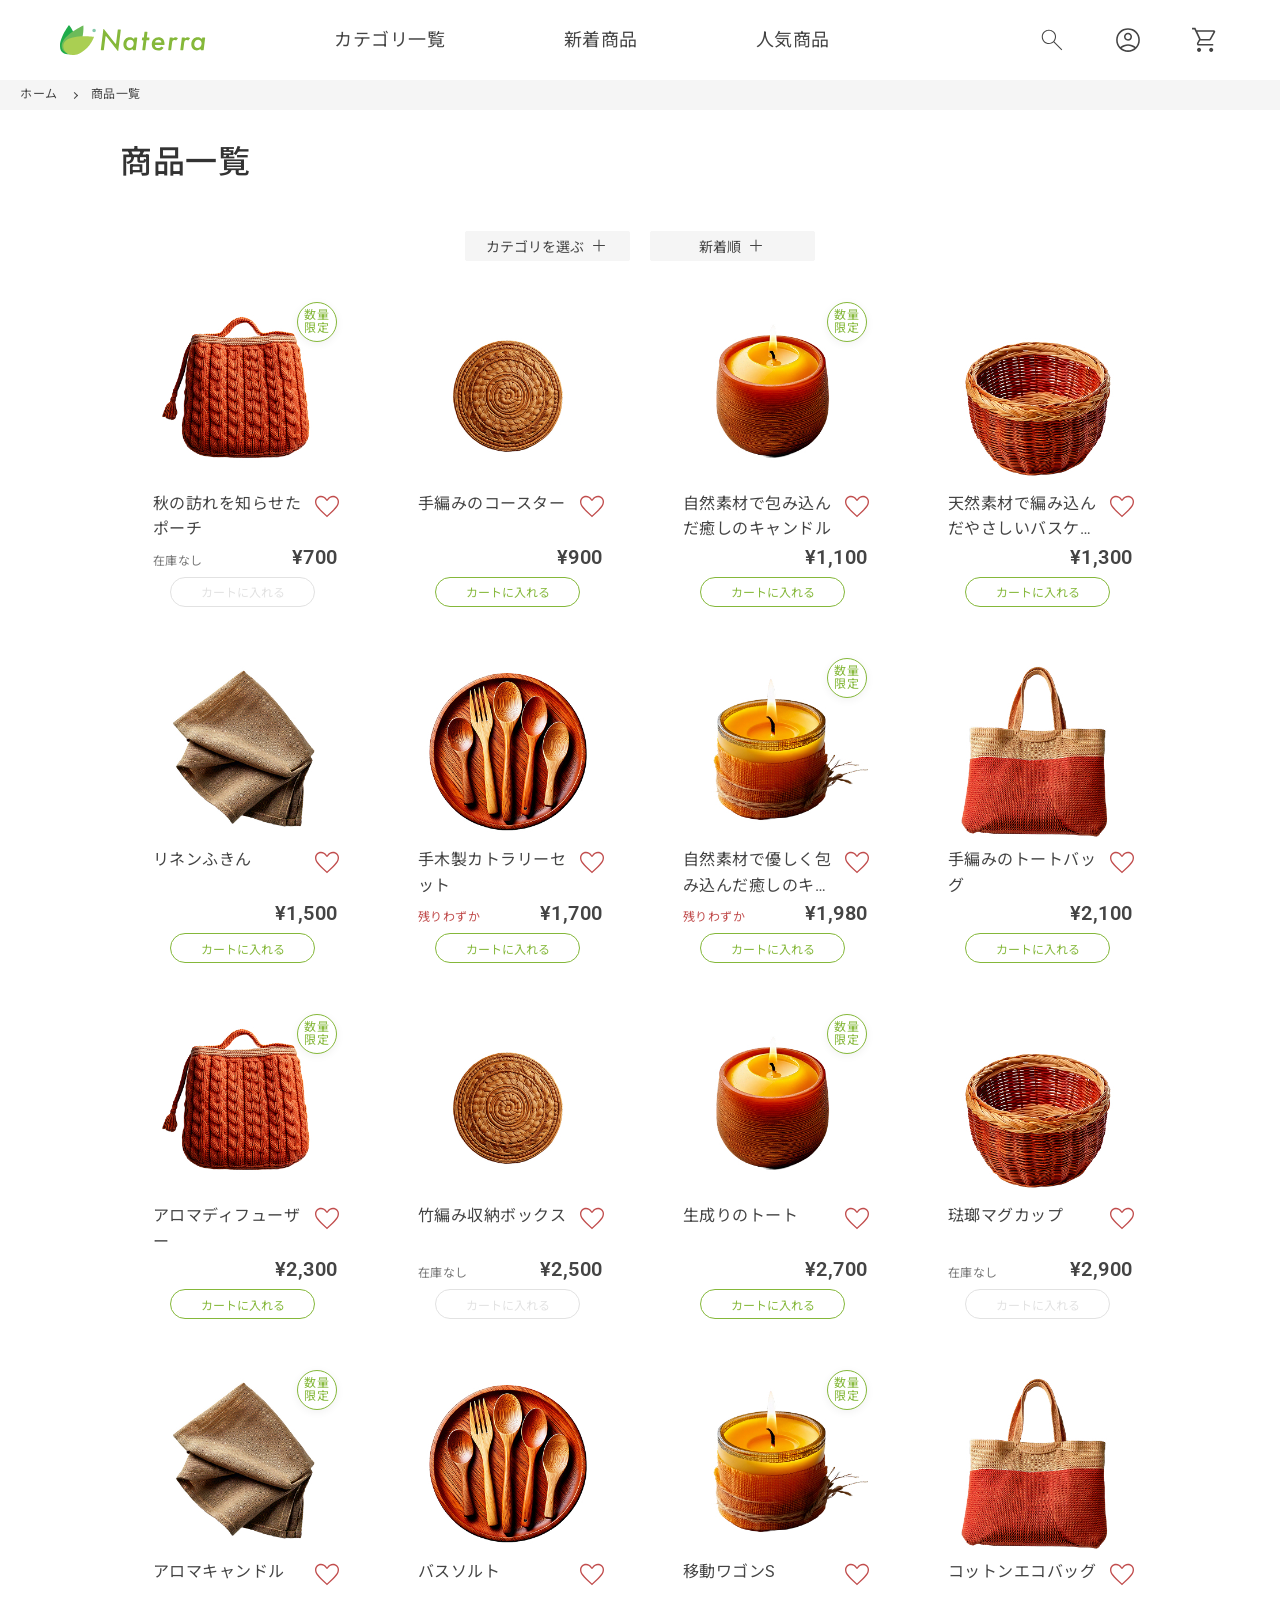
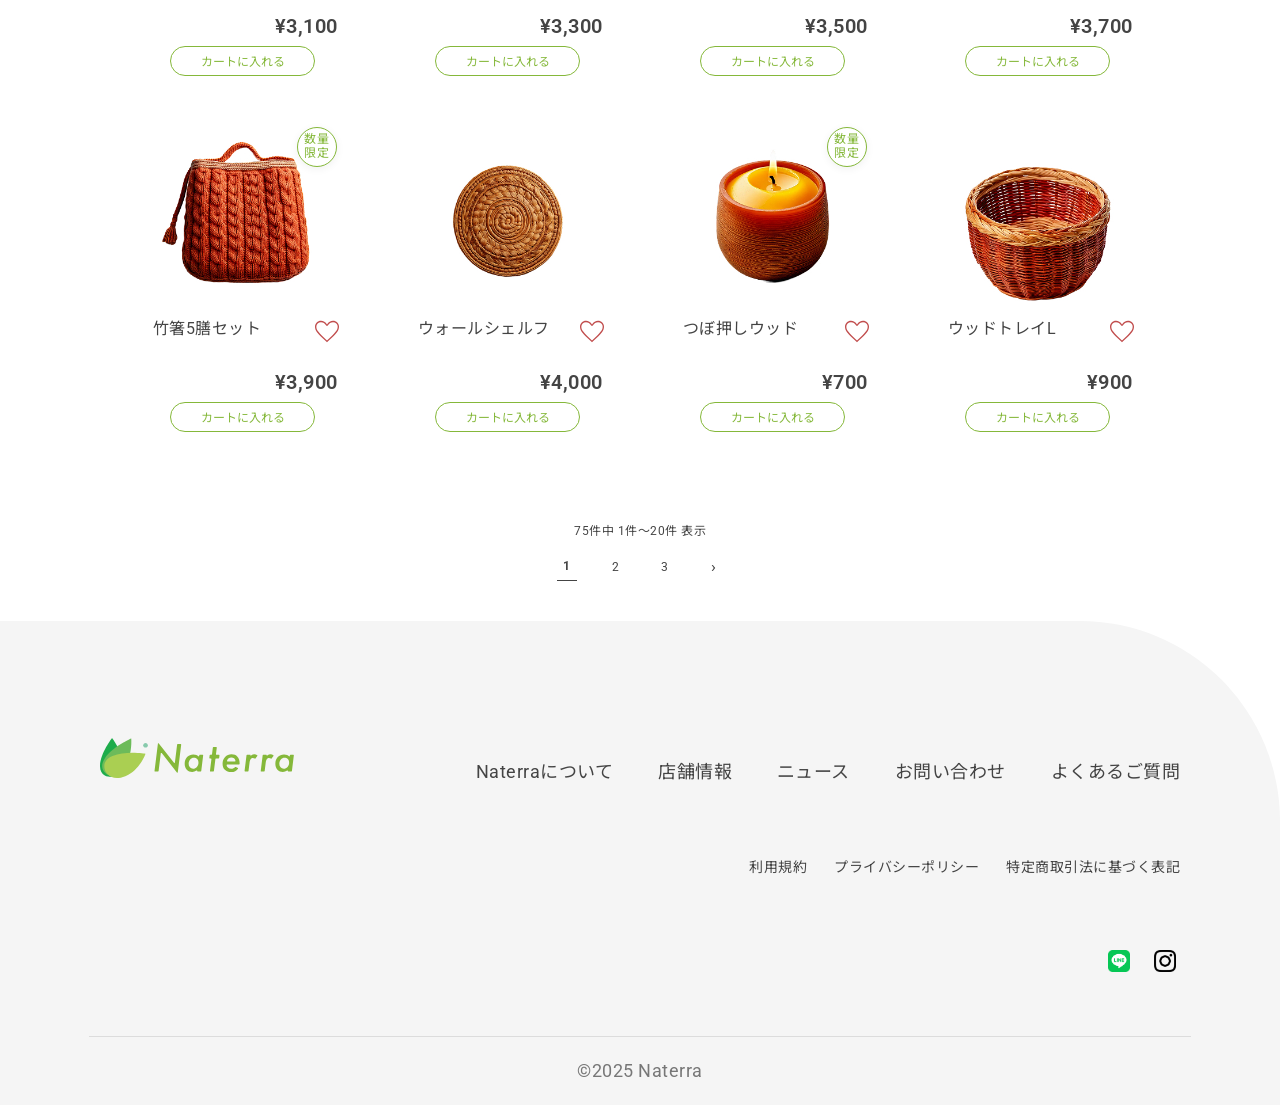
==== commit 91249fd9: "v0.01" ====
--- a/products-all.html
+++ b/products-all.html
@@ -1,310 +1,662 @@
-<!DOCTYPE html>
+<!doctype html>
 <html lang="ja">
-<head>
-  <meta charset="UTF-8"/>
-  <meta name="viewport" content="width=device-width, initial-scale=1.0"/>
-  <meta name="description" content="商品一覧 | Naterra オンラインショップ"/>
-  <title>商品一覧 | Naterra</title>
-
-  <link rel="stylesheet" href="./assets/css/style.css"/>
-  <link rel="preconnect" href="https://fonts.googleapis.com"/>
-  <link href="https://fonts.googleapis.com/css2?family=Noto+Sans+JP:wght@300;400;500;700&family=Noto+Serif+JP:wght@200;300&family=Roboto:wght@300;400;600&display=swap" rel="stylesheet"/>
-  <link rel="icon" type="image/png" sizes="32x32" href="./assets/images/favicon/favicon-32x32.png"/>
-  <link rel="icon" type="image/png" sizes="48x48" href="./assets/images/favicon/favicon-48x48.png"/>
-  <link rel="apple-touch-icon" sizes="180x180" href="./assets/images/favicon/favicon-180x180.png"/>
-</head>
-<body>
-  <header>
-    <div class="header__nav">
-      <div class="header__left">
-        <div class="header__hamburger sp">
-          <button class="btn-trigger" id="btn03" data-nav-open aria-label="メニューを開閉" aria-expanded="false">
-            <span></span><span></span><span></span>
+  <head>
+    <meta charset="UTF-8" />
+    <meta name="viewport" content="width=device-width, initial-scale=1.0" />
+    <meta name="description" content="商品一覧 | Naterra オンラインショップ" />
+    <title>商品一覧 | Naterra</title>
+
+    <link rel="stylesheet" href="./assets/css/style.css" />
+    <link rel="preconnect" href="https://fonts.googleapis.com" />
+    <link
+      href="https://fonts.googleapis.com/css2?family=Noto+Sans+JP:wght@300;400;500;700&family=Noto+Serif+JP:wght@200;300&family=Roboto:wght@300;400;600&display=swap"
+      rel="stylesheet"
+    />
+    <link
+      rel="icon"
+      type="image/png"
+      sizes="32x32"
+      href="./assets/images/favicon/favicon-32x32.png"
+    />
+    <link
+      rel="icon"
+      type="image/png"
+      sizes="48x48"
+      href="./assets/images/favicon/favicon-48x48.png"
+    />
+    <link
+      rel="apple-touch-icon"
+      sizes="180x180"
+      href="./assets/images/favicon/favicon-180x180.png"
+    />
+  </head>
+  <body>
+    <header>
+      <div class="header__nav">
+        <div class="header__left">
+          <div class="header__hamburger sp">
+            <button
+              class="btn-trigger"
+              id="btn03"
+              data-nav-open
+              aria-label="メニューを開閉"
+              aria-expanded="false"
+            >
+              <span></span><span></span><span></span>
+            </button>
+          </div>
+          <div class="header__logo">
+            <a href="./index.html" class="header__logoLink">
+              <img src="./assets/images/logo/logo-sp.svg" alt="Naterra" />
+            </a>
+          </div>
+          <div class="header__textink pc">
+            <a href="./products-all.html" class="">カテゴリ一覧</a>
+          </div>
+          <div class="header__textink pc">
+            <a href="./products-new.html" class="">新着商品</a>
+          </div>
+          <div class="header__textink pc">
+            <a href="./products-popular.html" class="">人気商品</a>
+          </div>
+        </div>
+        <div class="header__tools">
+          <div class="header__serch pc">
+            <a href="#" class="header__serchLink">
+              <img src="./assets/images/icon/search.svg" alt="検索" />
+            </a>
+          </div>
+          <div class="header__login">
+            <a href="#" class="header__LoginLink">
+              <img src="./assets/images/icon/login.svg" alt="ログイン" />
+            </a>
+          </div>
+          <div class="header__cart">
+            <a href="./cart.html" class="header__CartLink">
+              <img src="./assets/images/icon/cart.svg" alt="カート" />
+              <span id="cartBadge" class="cartBadge" hidden></span>
+            </a>
+          </div>
+        </div>
+      </div>
+    </header>
+
+    <div class="navOverlay" data-nav-overlay hidden></div>
+    <aside
+      class="navDrawer"
+      role="dialog"
+      aria-modal="true"
+      aria-hidden="true"
+      data-nav-drawer
+      hidden
+    >
+      <div class="navDrawer__panel">
+        <nav class="navDrawer__body" aria-label="メニュー">
+          <div class="menuSection">
+            <h3 class="menuSection__title">商品</h3>
+            <ul class="menuList" role="list">
+              <li>
+                <a class="menuItem" href="./products-all.html"
+                  ><span>商品一覧</span></a
+                >
+              </li>
+              <li>
+                <a class="menuItem" href="./products-new.html"
+                  ><span>新着商品</span></a
+                >
+              </li>
+              <li>
+                <a class="menuItem" href="./products-popular.html"
+                  ><span>人気商品</span></a
+                >
+              </li>
+              <li>
+                <button
+                  class="menuItem menuItem--toggle"
+                  aria-expanded="false"
+                  data-cat-toggle
+                >
+                  <span>カテゴリ一覧</span>
+                  <svg class="chev" viewBox="0 0 20 20" aria-hidden="true">
+                    <line
+                      x1="4"
+                      y1="10"
+                      x2="16"
+                      y2="10"
+                      stroke="currentColor"
+                      stroke-width="1"
+                      stroke-linecap="round"
+                    ></line>
+                    <line
+                      class="v"
+                      x1="10"
+                      y1="4"
+                      x2="10"
+                      y2="16"
+                      stroke="currentColor"
+                      stroke-width="1"
+                      stroke-linecap="round"
+                    ></line>
+                  </svg>
+                </button>
+                <ul class="submenu" hidden>
+                  <li>
+                    <a
+                      class="submenuItem submenuItem--thumb"
+                      href="./products-fabric.html"
+                      ><img
+                        src="./assets/images/categories/fabric/fabric-330.jpg"
+                        alt=""
+                      /><span>布雑貨</span></a
+                    >
+                  </li>
+                  <li>
+                    <a
+                      class="submenuItem submenuItem--thumb"
+                      href="./products-kitchen.html"
+                      ><img
+                        src="./assets/images/categories/kitchen/kitchen-330.jpg"
+                        alt=""
+                      /><span>キッチン</span></a
+                    >
+                  </li>
+                  <li>
+                    <a
+                      class="submenuItem submenuItem--thumb"
+                      href="./products-interior.html"
+                      ><img
+                        src="./assets/images/categories/interior/interior-330.jpg"
+                        alt=""
+                      /><span>インテリア</span></a
+                    >
+                  </li>
+                  <li>
+                    <a
+                      class="submenuItem submenuItem--thumb"
+                      href="./products-relax.html"
+                      ><img
+                        src="./assets/images/categories/relax/relax-330.jpg"
+                        alt=""
+                      /><span>バス・リラックス</span></a
+                    >
+                  </li>
+                  <li>
+                    <a
+                      class="submenuItem submenuItem--thumb"
+                      href="./products-storage.html"
+                      ><img
+                        src="./assets/images/categories/storage/storage-330.jpg"
+                        alt=""
+                      /><span>収納・かご</span></a
+                    >
+                  </li>
+                </ul>
+              </li>
+            </ul>
+          </div>
+          <div class="menuSection">
+            <h3 class="menuSection__title">お店</h3>
+            <ul class="menuList" role="list">
+              <li>
+                <a class="menuItem" href="./about.html"
+                  ><span>Naterraについて</span></a
+                >
+              </li>
+              <li>
+                <a class="menuItem" href="./news.html"><span>ニュース</span></a>
+              </li>
+              <li>
+                <a class="menuItem" href="./contact.html"
+                  ><span>お問い合わせ</span></a
+                >
+              </li>
+              <li>
+                <a class="menuItem" href="./faq.html"
+                  ><span>よくあるご質問</span></a
+                >
+              </li>
+            </ul>
+          </div>
+          <div class="menuSNS">
+            <a href="#"
+              ><img src="./assets/images/sns/LINE_Brand_icon.png" alt="LINE"
+            /></a>
+            <a href="#"
+              ><img
+                src="./assets/images/sns/Instagram_Glyph_Black.png"
+                alt="Instagram"
+            /></a>
+          </div>
+        </nav>
+      </div>
+    </aside>
+
+    <main>
+      <div class="breadcrumb">
+        <ul class="breadcrumb__list">
+          <li><a href="./index.html">ホーム</a></li>
+          <li><span></span></li>
+          <li>商品一覧</li>
+        </ul>
+      </div>
+
+      <section class="productsname" aria-labelledby="cat-title">
+        <div class="products__ttl">
+          <h2 id="cat-title" class="section__title">商品一覧</h2>
+        </div>
+
+        <div class="filterBar" aria-label="絞り込み・並び替え">
+          <button
+            type="button"
+            class="filterBtn filterBtn--category"
+            id="btnOpenCategories"
+            aria-haspopup="dialog"
+            aria-controls="sheetCategories"
+            aria-expanded="false"
+          >
+            <span class="filterBtn__label">カテゴリを選ぶ</span>
+            <span class="filterBtn__plus" aria-hidden="true"></span>
           </button>
-        </div>
-        <div class="header__logo">
-          <a href="./index.html" class="header__logoLink">
+          <button
+            type="button"
+            class="filterBtn filterBtn--sort"
+            id="btnOpenSort"
+            aria-haspopup="menu"
+            aria-controls="menuSort"
+            aria-expanded="false"
+          >
+            <span class="filterBtn__label" id="currentSortLabel">新着順</span>
+            <span class="filterBtn__plus" aria-hidden="true"></span>
+          </button>
+        </div>
+
+        <div class="filterOverlay" id="overlaySort" hidden></div>
+
+        <aside
+          class="categorySheet sortSheet"
+          id="sheetSort"
+          role="dialog"
+          aria-modal="true"
+          aria-labelledby="sortSheetTitle"
+          hidden
+        >
+          <div class="categorySheet__bar">
+            <h3 class="categorySheet__title" id="sortSheetTitle">並び替え</h3>
+            <button
+              type="button"
+              class="categorySheet__close"
+              id="btnCloseSort"
+              aria-label="閉じる"
+            >
+              <span></span><span></span>
+            </button>
+          </div>
+
+          <nav class="categorySheet__body" aria-label="並び替え一覧">
+            <ul class="categorySheet__list" role="list">
+              <li>
+                <button
+                  type="button"
+                  class="sortSheet__item"
+                  data-sort="new"
+                  aria-pressed="true"
+                >
+                  <span>新着順</span>
+                </button>
+              </li>
+              <li>
+                <button
+                  type="button"
+                  class="sortSheet__item"
+                  data-sort="priceAsc"
+                  aria-pressed="false"
+                >
+                  <span>価格が安い順</span>
+                </button>
+              </li>
+              <li>
+                <button
+                  type="button"
+                  class="sortSheet__item"
+                  data-sort="priceDesc"
+                  aria-pressed="false"
+                >
+                  <span>価格が高い順</span>
+                </button>
+              </li>
+              <li>
+                <button
+                  type="button"
+                  class="sortSheet__item"
+                  data-sort="popular"
+                  aria-pressed="false"
+                >
+                  <span>人気順</span>
+                </button>
+              </li>
+            </ul>
+          </nav>
+        </aside>
+        <div class="filterOverlay" id="overlayCategories" hidden></div>
+        <aside
+          class="categorySheet"
+          id="sheetCategories"
+          role="dialog"
+          aria-modal="true"
+          aria-labelledby="categorySheetTitle"
+          hidden
+        >
+          <div class="categorySheet__bar">
+            <h3 class="categorySheet__title" id="categorySheetTitle">
+              カテゴリ
+            </h3>
+            <button
+              type="button"
+              class="categorySheet__close"
+              id="btnCloseCategories"
+              aria-label="閉じる"
+            >
+              <span></span><span></span>
+            </button>
+          </div>
+          <nav class="categorySheet__body" aria-label="カテゴリ一覧">
+            <ul class="categorySheet__list" role="list">
+              <li>
+                <a class="categorySheet__item" href="./products-all.html"
+                  >商品一覧</a
+                >
+              </li>
+              <li>
+                <a class="categorySheet__item" href="./products-new.html"
+                  >新着商品</a
+                >
+              </li>
+              <li>
+                <a class="categorySheet__item" href="./products-popular.html"
+                  >人気商品</a
+                >
+              </li>
+              <li>
+                <a
+                  class="categorySheet__item categorySheet__item--thumb"
+                  href="./products-fabric.html"
+                  ><img
+                    src="./assets/images/categories/fabric/fabric-330.jpg"
+                    alt=""
+                  /><span>布雑貨</span></a
+                >
+              </li>
+              <li>
+                <a
+                  class="categorySheet__item categorySheet__item--thumb"
+                  href="./products-kitchen.html"
+                  ><img
+                    src="./assets/images/categories/kitchen/kitchen-330.jpg"
+                    alt=""
+                  /><span>キッチン</span></a
+                >
+              </li>
+              <li>
+                <a
+                  class="categorySheet__item categorySheet__item--thumb"
+                  href="./products-interior.html"
+                  ><img
+                    src="./assets/images/categories/interior/interior-330.jpg"
+                    alt=""
+                  /><span>インテリア</span></a
+                >
+              </li>
+              <li>
+                <a
+                  class="categorySheet__item categorySheet__item--thumb"
+                  href="./products-relax.html"
+                  ><img
+                    src="./assets/images/categories/relax/relax-330.jpg"
+                    alt=""
+                  /><span>バス・リラックス</span></a
+                >
+              </li>
+              <li>
+                <a
+                  class="categorySheet__item categorySheet__item--thumb"
+                  href="./products-storage.html"
+                  ><img
+                    src="./assets/images/categories/storage/storage-330.jpg"
+                    alt=""
+                  /><span>収納・かご</span></a
+                >
+              </li>
+            </ul>
+          </nav>
+        </aside>
+
+        <ul id="productGridAll" class="productGrid" role="list"></ul>
+      </section>
+
+      <template id="productCardTpl">
+        <li class="productCard">
+          <a
+            href="./index.html"
+            class="productCard__thumbWrap productCard__link"
+          >
+            <img class="productCard__thumb" alt="" />
+            <span class="badge badge--limited" hidden>数量<br />限定</span>
+          </a>
+          <div class="productCard__rowA">
+            <p class="productCard__name"></p>
+            <button
+              class="favBtn"
+              type="button"
+              aria-label="お気に入りに追加"
+              aria-pressed="false"
+              data-src-off="./assets/images/icon/favorite-off.svg"
+              data-src-on="./assets/images/icon/favorite-on.svg"
+            >
+              <img
+                class="favIcon"
+                src="./assets/images/icon/favorite-off.svg"
+                alt=""
+                aria-hidden="true"
+                width="32"
+                height="32"
+              />
+            </button>
+          </div>
+          <div class="productCard__rowB">
+            <p class="productCard__stock"></p>
+            <p class="productCard__price"></p>
+          </div>
+          <div class="productCard__cta">
+            <button type="button" class="btnCart" data-product-id="">
+              カートに入れる
+            </button>
+          </div>
+        </li>
+      </template>
+
+      <div class="products__pager">
+        <p class="products__count" id="productsCount">0件中 0件〜0件 表示</p>
+        <div class="pagination" aria-label="ページ送り">
+          <ul id="paginationList"></ul>
+        </div>
+      </div>
+    </main>
+
+    <div class="cartOverlay" id="cartOverlay" hidden></div>
+    <aside
+      class="cartSheet"
+      id="cartSheet"
+      role="dialog"
+      aria-modal="true"
+      aria-labelledby="cartSheetTitle"
+      hidden
+    >
+      <div class="cartSheet__bar">
+        <button
+          type="button"
+          class="cartSheet__close"
+          id="cartCloseBtn"
+          aria-label="閉じる"
+        >
+          <span></span><span></span>
+        </button>
+        <h3 id="cartSheetTitle">カートに入れる</h3>
+      </div>
+      <div class="cartSheet__body">
+        <h4 id="cartProductName" class="cartSheet__name"></h4>
+        <div class="cartSheet__imgWrap">
+          <img id="cartProductImg" alt="" />
+        </div>
+        <div class="cartQty">
+          <button
+            type="button"
+            class="cartQty__btn"
+            id="qtyMinus"
+            aria-label="数量を1減らす"
+          >
+            <img
+              class="reductionIcon"
+              src="./assets/images/icon/reduction.svg"
+              alt=""
+              aria-hidden="true"
+            />
+          </button>
+          <output id="qtyValue" class="cartQty__value" aria-live="polite"
+            >1</output
+          >
+          <button
+            type="button"
+            class="cartQty__btn"
+            id="qtyPlus"
+            aria-label="数量を1増やす"
+          >
+            <img
+              class="reductionIcon"
+              src="./assets/images/icon/add.svg"
+              alt=""
+              aria-hidden="true"
+            />
+          </button>
+        </div>
+        <div class="cartPrimaryBtn__Container">
+          <button type="button" class="cartAddBtn" id="addToCartBtn">
+            カートに入れる
+          </button>
+        </div>
+      </div>
+    </aside>
+    <aside
+      class="cartConfirm"
+      id="cartConfirm"
+      role="dialog"
+      aria-modal="true"
+      aria-labelledby="cartConfirmTitle"
+      hidden
+    >
+      <div class="cartSheet__bar">
+        <button
+          type="button"
+          class="cartSheet__close"
+          id="confirmCloseBtn"
+          aria-label="閉じる"
+        >
+          <span></span><span></span>
+        </button>
+        <h3 id="cartConfirmTitle">カートに追加しました</h3>
+      </div>
+      <div class="cartConfirm__body">
+        <p class="cartConfirm__row">
+          カートの合計 <strong id="cartTotalCount">0</strong> 点
+        </p>
+        <p class="cartConfirm__row">
+          税込 <strong id="cartTotalPrice">¥0</strong>
+        </p>
+      </div>
+      <div class="cartPrimaryBtn__Container">
+        <a href="./cart.html" class="cartPrimaryBtn cartPrimaryBtn--full"
+          >カートを確認する</a
+        >
+      </div>
+    </aside>
+
+    <footer class="footer sp">
+      <div class="footer__prev">
+        <div class="footer__inner">
+          <div class="footer__logo">
             <img src="./assets/images/logo/logo-sp.svg" alt="Naterra" />
-          </a>
-        </div>
-        <div class="header__textink pc">
-          <a href="./products-all.html" class="">カテゴリ一覧</a>
-        </div>
-        <div class="header__textink pc">
-          <a href="./products-new.html" class="">新着商品</a>
-        </div>
-        <div class="header__textink pc">
-          <a href="./products-popular.html" class="">人気商品</a>
-        </div>
-      </div>
-      <div class="header__tools">
-        <div class="header__serch pc">
-          <a href="#" class="header__serchLink">
-            <img src="./assets/images/icon/search.svg" alt="検索" />
-          </a>
-        </div>
-        <div class="header__login">
-          <a href="#" class="header__LoginLink">
-            <img src="./assets/images/icon/login.svg" alt="ログイン" />
-          </a>
-        </div>
-        <div class="header__cart">
-          <a href="./cart.html" class="header__CartLink">
-            <img src="./assets/images/icon/cart.svg" alt="カート"/>
-            <span id="cartBadge" class="cartBadge" hidden></span>
-          </a>
-        </div>
-      </div>
-    </div>
-  </header>
-
-  <div class="navOverlay" data-nav-overlay hidden></div>
-  <aside class="navDrawer" role="dialog" aria-modal="true" aria-hidden="true" data-nav-drawer hidden>
-    <div class="navDrawer__panel">
-      <nav class="navDrawer__body" aria-label="メニュー">
-        <div class="menuSection">
-          <h3 class="menuSection__title">商品</h3>
-          <ul class="menuList" role="list">
-            <li><a class="menuItem" href="./products-all.html"><span>商品一覧</span></a></li>
-            <li><a class="menuItem" href="./products-new.html"><span>新着商品</span></a></li>
-            <li><a class="menuItem" href="./products-popular.html"><span>人気商品</span></a></li>
-            <li>
-              <button class="menuItem menuItem--toggle" aria-expanded="false" data-cat-toggle>
-                <span>カテゴリ一覧</span>
-                <svg class="chev" viewBox="0 0 20 20" aria-hidden="true">
-                  <line x1="4" y1="10" x2="16" y2="10" stroke="currentColor" stroke-width="1" stroke-linecap="round"></line>
-                  <line class="v" x1="10" y1="4" x2="10" y2="16" stroke="currentColor" stroke-width="1" stroke-linecap="round"></line>
-                </svg>
-              </button>
-              <ul class="submenu" hidden>
-                <li><a class="submenuItem submenuItem--thumb" href="./products-fabric.html"><img src="./assets/images/categories/fabric/fabric-330.jpg" alt=""/><span>布雑貨</span></a></li>
-                <li><a class="submenuItem submenuItem--thumb" href="./products-kitchen.html"><img src="./assets/images/categories/kitchen/kitchen-330.jpg" alt=""/><span>キッチン</span></a></li>
-                <li><a class="submenuItem submenuItem--thumb" href="./products-interior.html"><img src="./assets/images/categories/interior/interior-330.jpg" alt=""/><span>インテリア</span></a></li>
-                <li><a class="submenuItem submenuItem--thumb" href="./products-relax.html"><img src="./assets/images/categories/relax/relax-330.jpg" alt=""/><span>バス・リラックス</span></a></li>
-                <li><a class="submenuItem submenuItem--thumb" href="./products-storage.html"><img src="./assets/images/categories/storage/storage-330.jpg" alt=""/><span>収納・かご</span></a></li>
-              </ul>
-            </li>
-          </ul>
-        </div>
-        <div class="menuSection">
-          <h3 class="menuSection__title">お店</h3>
-          <ul class="menuList" role="list">
-            <li><a class="menuItem" href="./about.html"><span>Naterraについて</span></a></li>
-            <li><a class="menuItem" href="./news.html"><span>ニュース</span></a></li>
-            <li><a class="menuItem" href="./contact.html"><span>お問い合わせ</span></a></li>
-            <li><a class="menuItem" href="./faq.html"><span>よくあるご質問</span></a></li>
-          </ul>
-        </div>
-        <div class="menuSNS">
-          <a href="#"><img src="./assets/images/sns/LINE_Brand_icon.png" alt="LINE"/></a>
-          <a href="#"><img src="./assets/images/sns/Instagram_Glyph_Black.png" alt="Instagram"/></a>
-        </div>
-      </nav>
-    </div>
-  </aside>
-
-  <main>
-    <div class="breadcrumb">
-      <ul class="breadcrumb__list">
-        <li><a href="./index.html">ホーム</a></li>
-        <li><span></span></li>
-        <li>商品一覧</li>
-      </ul>
-    </div>
-
-    <section class="productsname" aria-labelledby="cat-title">
-      <div class="products__ttl">
-        <h2 id="cat-title" class="section__title">商品一覧</h2>
-      </div>
-
-      <div class="filterBar" aria-label="絞り込み・並び替え">
-        <button type="button" class="filterBtn filterBtn--category" id="btnOpenCategories"
-                aria-haspopup="dialog" aria-controls="sheetCategories" aria-expanded="false">
-          <span class="filterBtn__label">カテゴリを選ぶ</span>
-          <span class="filterBtn__plus" aria-hidden="true"></span>
-        </button>
-        <button type="button" class="filterBtn filterBtn--sort" id="btnOpenSort"
-                aria-haspopup="menu" aria-controls="menuSort" aria-expanded="false">
-          <span class="filterBtn__label" id="currentSortLabel">新着順</span>
-          <span class="filterBtn__plus" aria-hidden="true"></span>
-        </button>
-      </div>
-
-      <div class="sortMenu" id="menuSort" role="menu" aria-labelledby="btnOpenSort" hidden>
-        <button type="button" role="menuitemradio" class="sortMenu__item" data-sort="new" aria-checked="true">
-          <span class="sortMenu__check" aria-hidden="true"></span> 新着順
-        </button>
-        <button type="button" role="menuitemradio" class="sortMenu__item" data-sort="priceAsc" aria-checked="false">
-          <span class="sortMenu__check" aria-hidden="true"></span> 価格が安い順
-        </button>
-        <button type="button" role="menuitemradio" class="sortMenu__item" data-sort="priceDesc" aria-checked="false">
-          <span class="sortMenu__check" aria-hidden="true"></span> 価格が高い順
-        </button>
-        <button type="button" role="menuitemradio" class="sortMenu__item" data-sort="popular" aria-checked="false">
-          <span class="sortMenu__check" aria-hidden="true"></span> 人気順
-        </button>
-      </div>
-
-      <div class="filterOverlay" id="overlayCategories" hidden></div>
-      <aside class="categorySheet" id="sheetCategories" role="dialog" aria-modal="true" aria-labelledby="categorySheetTitle" hidden>
-        <div class="categorySheet__bar">
-          <h3 class="categorySheet__title" id="categorySheetTitle">カテゴリ</h3>
-          <button type="button" class="categorySheet__close" id="btnCloseCategories" aria-label="閉じる">
-            <span></span><span></span>
-          </button>
-        </div>
-        <nav class="categorySheet__body" aria-label="カテゴリ一覧">
-          <ul class="categorySheet__list" role="list">
-            <li><a class="categorySheet__item" href="./products-all.html">商品一覧</a></li>
-            <li><a class="categorySheet__item" href="./products-new.html">新着商品</a></li>
-            <li><a class="categorySheet__item" href="./products-popular.html">人気商品</a></li>
-            <li><a class="categorySheet__item categorySheet__item--thumb" href="./products-fabric.html"><img src="./assets/images/categories/fabric/fabric-330.jpg" alt=""/><span>布雑貨</span></a></li>
-            <li><a class="categorySheet__item categorySheet__item--thumb" href="./products-kitchen.html"><img src="./assets/images/categories/kitchen/kitchen-330.jpg" alt=""/><span>キッチン</span></a></li>
-            <li><a class="categorySheet__item categorySheet__item--thumb" href="./products-interior.html"><img src="./assets/images/categories/interior/interior-330.jpg" alt=""/><span>インテリア</span></a></li>
-            <li><a class="categorySheet__item categorySheet__item--thumb" href="./products-relax.html"><img src="./assets/images/categories/relax/relax-330.jpg" alt=""/><span>バス・リラックス</span></a></li>
-            <li><a class="categorySheet__item categorySheet__item--thumb" href="./products-storage.html"><img src="./assets/images/categories/storage/storage-330.jpg" alt=""/><span>収納・かご</span></a></li>
-          </ul>
-        </nav>
-      </aside>
-
-      <ul id="productGridAll" class="productGrid" role="list"></ul>
-    </section>
-
-    <template id="productCardTpl">
-      <li class="productCard">
-        <a href="./index.html" class="productCard__thumbWrap productCard__link">
-          <img class="productCard__thumb" alt="">
-          <span class="badge badge--limited" hidden>数量<br>限定</span>
-        </a>
-        <div class="productCard__rowA">
-          <p class="productCard__name"></p>
-          <button class="favBtn" type="button" aria-label="お気に入りに追加" aria-pressed="false"
-                  data-src-off="./assets/images/icon/favorite-off.svg"
-                  data-src-on="./assets/images/icon/favorite-on.svg">
-            <img class="favIcon" src="./assets/images/icon/favorite-off.svg" alt="" aria-hidden="true" width="32" height="32">
-          </button>
-        </div>
-        <div class="productCard__rowB">
-          <p class="productCard__stock"></p>
-          <p class="productCard__price"></p>
-        </div>
-        <div class="productCard__cta">
-          <button type="button" class="btnCart" data-product-id="">カートに入れる</button>
-        </div>
-      </li>
-    </template>
-
-    <div class="products__pager">
-      <p class="products__count" id="productsCount">0件中 0件〜0件 表示</p>
-      <div class="pagination" aria-label="ページ送り">
-        <ul id="paginationList"></ul>
-      </div>
-    </div>
-  </main>
-
-  <div class="cartOverlay" id="cartOverlay" hidden></div>
-  <aside class="cartSheet" id="cartSheet" role="dialog" aria-modal="true" aria-labelledby="cartSheetTitle" hidden>
-    <div class="cartSheet__bar">
-      <button type="button" class="cartSheet__close" id="cartCloseBtn" aria-label="閉じる">
-        <span></span><span></span>
-      </button>
-      <h3 id="cartSheetTitle">カートに入れる</h3>
-    </div>
-    <div class="cartSheet__body">
-      <h4 id="cartProductName" class="cartSheet__name"></h4>
-      <div class="cartSheet__imgWrap">
-        <img id="cartProductImg" alt="">
-      </div>
-      <div class="cartQty">
-        <button type="button" class="cartQty__btn" id="qtyMinus" aria-label="数量を1減らす">
-          <img class="reductionIcon" src="./assets/images/icon/reduction.svg" alt="" aria-hidden="true">
-        </button>
-        <output id="qtyValue" class="cartQty__value" aria-live="polite">1</output>
-        <button type="button" class="cartQty__btn" id="qtyPlus" aria-label="数量を1増やす">
-          <img class="reductionIcon" src="./assets/images/icon/add.svg" alt="" aria-hidden="true">
-        </button>
-      </div>
-      <div class="cartPrimaryBtn__Container">
-        <button type="button" class="cartAddBtn" id="addToCartBtn">カートに入れる</button>
-      </div>
-    </div>
-  </aside>
-  <aside class="cartConfirm" id="cartConfirm" role="dialog" aria-modal="true" aria-labelledby="cartConfirmTitle" hidden>
-    <div class="cartSheet__bar">
-      <button type="button" class="cartSheet__close" id="confirmCloseBtn" aria-label="閉じる">
-        <span></span><span></span>
-      </button>
-      <h3 id="cartConfirmTitle">カートに追加しました</h3>
-    </div>
-    <div class="cartConfirm__body">
-      <p class="cartConfirm__row">カートの合計 <strong id="cartTotalCount">0</strong> 点</p>
-      <p class="cartConfirm__row">税込 <strong id="cartTotalPrice">¥0</strong></p>
-    </div>
-    <div class="cartPrimaryBtn__Container">
-      <a href="./cart.html" class="cartPrimaryBtn cartPrimaryBtn--full">カートを確認する</a>
-    </div>
-  </aside>
-
-  <footer class="footer sp">
-    <div class="footer__prev">
-      <div class="footer__inner">
-        <div class="footer__logo"><img src="./assets/images/logo/logo-sp.svg" alt="Naterra" /></div>
-        <nav class="footer__nav">
-          <ul class="navleft">
-            <li><a href="./about.html">Naterraについて</a></li>
-            <li><a href="./about.html">店舗情報</a></li>
-            <li><a href="./news.html">ニュース</a></li>
-            <li><a href="./contact.html">お問い合わせ</a></li>
-            <li><a href="./faq.html">よくあるご質問</a></li>
-          </ul>
-          <ul class="navright">
-            <li><a href="./index.html">利用規約</a></li>
-            <li><a href="./index.html">特定商取引法に基づく表記</a></li>
-            <li><a href="./index.html">プライバシーポリシー</a></li>
-          </ul>
-        </nav>
-        <div class="footer__sns">
-          <a href="#"><img src="./assets/images/sns/LINE_Brand_icon.png" alt="LINE"/></a>
-          <a href="#"><img src="./assets/images/sns/Instagram_Glyph_Black.png" alt="Instagram"/></a>
-        </div>
-        <div class="copy__container"><p class="footer__copy">&copy;2025 Naterra</p></div>
-      </div>
-    </div>
-  </footer>
-
-  <footer class="siteFooter pc">
-    <div class="siteFooter__inner">
-      <div class="siteFooter__top">
-        <a class="footerLogo" href="/"><img src="./assets/images/logo/logo-sp.svg" alt="Naterra"></a>
-        <nav class="footerNav" aria-label="フッターナビ">
-          <ul class="footerNav__list">
-            <li><a href="./about.html">Naterraについて</a></li>
-            <li><a href="./shops.html">店舗情報</a></li>
-            <li><a href="./news.html">ニュース</a></li>
-            <li><a href="./contact.html">お問い合わせ</a></li>
-            <li><a href="./faq.html">よくあるご質問</a></li>
-          </ul>
-        </nav>
-      </div>
-      <ul class="footerLegal">
-        <li><a href="./terms.html">利用規約</a></li>
-        <li><a href="./privacy.html">プライバシーポリシー</a></li>
-        <li><a href="./tokusho.html">特定商取引法に基づく表記</a></li>
-      </ul>
-      <div class="footerSNS" aria-label="SNS">
-        <a class="snsLink" href="#"><img src="./assets/images/sns/LINE_Brand_icon.png" alt="LINE"></a>
-        <a class="snsLink" href="#"><img src="./assets/images/sns/Instagram_Glyph_Black.png" alt="Instagram"></a>
-      </div>
-      <div class="siteFooter__bottom">
-        <p class="footerCopy">©2025 Naterra</p>
-      </div>
-    </div>
-  </footer>
-
-  <script src="./assets/js/utils.js" defer></script>
-  <script src="./assets/js/main.js" defer></script>
-  <script src="./assets/js/filter-sort-ui.js" defer></script>
-  <script src="./assets/js/products-list.js" defer></script>
-  <script src="./assets/js/cart-modal.js" defer></script>
-</body>
-</html>+          </div>
+          <nav class="footer__nav">
+            <ul class="navleft">
+              <li><a href="./about.html">Naterraについて</a></li>
+              <li><a href="./about.html">店舗情報</a></li>
+              <li><a href="./news.html">ニュース</a></li>
+              <li><a href="./contact.html">お問い合わせ</a></li>
+              <li><a href="./faq.html">よくあるご質問</a></li>
+            </ul>
+            <ul class="navright">
+              <li><a href="./index.html">利用規約</a></li>
+              <li><a href="./index.html">特定商取引法に基づく表記</a></li>
+              <li><a href="./index.html">プライバシーポリシー</a></li>
+            </ul>
+          </nav>
+          <div class="footer__sns">
+            <a href="#"
+              ><img src="./assets/images/sns/LINE_Brand_icon.png" alt="LINE"
+            /></a>
+            <a href="#"
+              ><img
+                src="./assets/images/sns/Instagram_Glyph_Black.png"
+                alt="Instagram"
+            /></a>
+          </div>
+          <div class="copy__container">
+            <p class="footer__copy">&copy;2025 Naterra</p>
+          </div>
+        </div>
+      </div>
+    </footer>
+
+    <footer class="siteFooter pc">
+      <div class="siteFooter__inner">
+        <div class="siteFooter__top">
+          <a class="footerLogo" href="/"
+            ><img src="./assets/images/logo/logo-sp.svg" alt="Naterra"
+          /></a>
+          <nav class="footerNav" aria-label="フッターナビ">
+            <ul class="footerNav__list">
+              <li><a href="./about.html">Naterraについて</a></li>
+              <li><a href="./shops.html">店舗情報</a></li>
+              <li><a href="./news.html">ニュース</a></li>
+              <li><a href="./contact.html">お問い合わせ</a></li>
+              <li><a href="./faq.html">よくあるご質問</a></li>
+            </ul>
+          </nav>
+        </div>
+        <ul class="footerLegal">
+          <li><a href="./terms.html">利用規約</a></li>
+          <li><a href="./privacy.html">プライバシーポリシー</a></li>
+          <li><a href="./tokusho.html">特定商取引法に基づく表記</a></li>
+        </ul>
+        <div class="footerSNS" aria-label="SNS">
+          <a class="snsLink" href="#"
+            ><img src="./assets/images/sns/LINE_Brand_icon.png" alt="LINE"
+          /></a>
+          <a class="snsLink" href="#"
+            ><img
+              src="./assets/images/sns/Instagram_Glyph_Black.png"
+              alt="Instagram"
+          /></a>
+        </div>
+        <div class="siteFooter__bottom">
+          <p class="footerCopy">©2025 Naterra</p>
+        </div>
+      </div>
+    </footer>
+
+    <script src="./assets/js/utils.js" defer></script>
+    <script src="./assets/js/main.js" defer></script>
+    <script src="./assets/js/filter-sort-ui.js" defer></script>
+    <script src="./assets/js/products-list.js" defer></script>
+    <script src="./assets/js/cart-modal.js" defer></script>
+  </body>
+</html>
--- a/assets/css/style.css
+++ b/assets/css/style.css
@@ -3,10 +3,12 @@
   padding: 0;
   box-sizing: border-box;
 }
+
 button {
   cursor: pointer;
   font-family: inherit;
 }
+
 :root {
   --bg1: #ffffff;
   --bg2: #edf3e8;
@@ -23,50 +25,70 @@
   --fontBold: 700;
   --failed: #a0a0a0;
 }
+
 html {
   font-size: 62.5%;
   max-width: 100%;
 }
+
 body {
   font-size: 1.6rem;
-  font-family: "Roboto", "Noto Sans JP", "Hiragino Kaku Gothic ProN", "Meiryo", sans-serif;
+  font-family:
+    "Roboto", "Noto Sans JP", "Hiragino Kaku Gothic ProN", "Meiryo", sans-serif;
   color: var(--textColor);
   font-weight: var(--fontRegurlar);
   letter-spacing: 0.05rem;
   line-height: 1.6;
 }
+
 h2 {
   color: var(--textttlColor);
   font-size: 2.8rem;
   font-weight: 500;
 }
-.sp { display: block; }
-.pc { display: none; }
+
+.sp {
+  display: block;
+}
+
+.pc {
+  display: none;
+}
+
+/* =========================
+   Header
+========================= */
+
 header {
   position: sticky;
   top: 0;
   z-index: 1000;
   background: var(--bg1);
 }
+
 body.no-sticky header {
   position: static;
 }
+
 .header__nav {
   height: 70px;
   display: flex;
   align-items: center;
   justify-content: space-between;
 }
+
 .header__left {
   display: flex;
   align-items: center;
   margin-left: 10px;
 }
+
 .header__tools {
   display: flex;
   align-items: center;
   margin-right: 10px;
 }
+
 .header__hamburger {
   display: flex;
   align-items: center;
@@ -74,6 +96,7 @@
   width: 50px;
   height: 50px;
 }
+
 .header__hamburgerBtn {
   width: 30px;
   height: 30px;
@@ -82,6 +105,7 @@
   color: #444;
   cursor: pointer;
 }
+
 .header__logo img,
 .header__serch img,
 .header__login img,
@@ -89,9 +113,11 @@
   display: block;
   padding: 10px;
 }
+
 .header__cart {
   position: relative;
 }
+
 .cartBadge {
   position: absolute;
   top: 3px;
@@ -106,30 +132,39 @@
   text-align: center;
   display: inline-block;
 }
+
 #cartBadge[hidden],
 .cartBadge[hidden] {
   display: none !important;
 }
+
+/* =========================
+   Navigation Drawer
+========================= */
+
 .navOverlay[hidden],
 .navDrawer[hidden] {
   display: none !important;
 }
+
 .navOverlay {
   position: fixed;
   left: 0;
   right: 0;
   top: 70px;
   bottom: 0;
-  background: rgba(0,0,0,.24);
+  background: rgba(0, 0, 0, 0.24);
   opacity: 0;
   pointer-events: none;
-  transition: opacity .30s ease;
+  transition: opacity 0.3s ease;
   z-index: 2000;
 }
+
 .navOverlay.is-open {
   opacity: 1;
   pointer-events: auto;
 }
+
 .navDrawer {
   position: fixed;
   left: 0;
@@ -142,45 +177,57 @@
   grid-template-rows: auto 1fr;
   opacity: 0;
   pointer-events: none;
-  transition: opacity .30s ease;
+  transition: opacity 0.3s ease;
   z-index: 3001;
   overflow: auto;
   overscroll-behavior: contain;
   -webkit-overflow-scrolling: touch;
 }
+
 .navDrawer.is-open {
   opacity: 1;
   pointer-events: auto;
 }
+
 html.is-nav-open {
   overflow: hidden;
 }
+
 .header__hamburgerBtn .hambIcon line {
-  transition: transform .22s ease, opacity .22s ease;
+  transition:
+    transform 0.22s ease,
+    opacity 0.22s ease;
   transform-origin: 12px 12px;
   stroke-linecap: round;
 }
+
 html.is-nav-open .header__hamburgerBtn[data-nav-open] .b1 {
   transform: translateY(6px) rotate(45deg);
 }
+
 html.is-nav-open .header__hamburgerBtn[data-nav-open] .b2 {
   opacity: 0;
 }
+
 html.is-nav-open .header__hamburgerBtn[data-nav-open] .b3 {
   transform: translateY(-6px) rotate(-45deg);
 }
+
 .menuSection {
   background: var(--bg1);
 }
+
 .menuSection__title {
   font-size: 13px;
   font-weight: 700;
   padding: 5px 20px;
 }
+
 .menuList {
   list-style: none;
   background: var(--bg2);
 }
+
 .menuItem {
   display: flex;
   align-items: center;
@@ -193,27 +240,34 @@
   text-decoration: none;
   background: transparent;
 }
+
 .menuItem .chev {
   width: 20px;
   height: 20px;
   margin-left: auto;
   color: #444;
 }
+
 .menuItem--toggle {
   border: 0;
   font-size: 1.6rem;
   background: var(--bg2);
 }
+
 .menuItem--toggle .chev .v {
   transform-box: fill-box;
   transform-origin: 50% 50%;
-  transition: transform .18s ease, opacity .18s ease;
+  transition:
+    transform 0.18s ease,
+    opacity 0.18s ease;
   opacity: 1;
 }
+
 .menuItem--toggle[aria-expanded="true"] .chev .v {
   transform: scaleY(0);
   opacity: 0;
 }
+
 .submenu {
   list-style: none;
   margin: 0;
@@ -222,9 +276,16 @@
   overflow: hidden;
   max-height: 0;
   opacity: 0;
-  transition: max-height .28s ease, opacity .28s ease;
+  transition:
+    max-height 0.28s ease,
+    opacity 0.28s ease;
   will-change: max-height, opacity;
 }
+
+.submenu.is-open {
+  opacity: 1;
+}
+
 .submenuItem {
   display: flex;
   align-items: center;
@@ -235,36 +296,44 @@
   border-top: 1px solid #fff;
   background: #e3eadb;
 }
+
 .submenuItem:hover {
   background: #e8efe3;
 }
+
 .submenuItem--thumb img {
   width: 50px;
 }
-.submenu.is-open {
-  opacity: 1;
-}
+
 .submenuItem .chev {
   width: 20px;
   height: 20px;
   margin-left: auto;
   color: #444;
 }
+
 .menuSNS {
   display: flex;
   justify-content: center;
   padding: 30px 0;
   gap: 30px;
 }
+
 .menuSNS a {
   display: inline-flex;
   align-items: center;
   justify-content: center;
 }
+
 .menuSNS img {
   width: 30px;
   height: auto;
 }
+
+/* =========================
+   Hamburger
+========================= */
+
 .btn-trigger {
   position: relative;
   width: 21px;
@@ -274,6 +343,7 @@
   background: none;
   padding: 0;
 }
+
 .btn-trigger span {
   position: absolute;
   left: 0;
@@ -282,49 +352,63 @@
   background-color: var(--textColor);
   border-radius: 1px;
 }
+
 .btn-trigger,
 .btn-trigger span {
   display: inline-block;
-  transition: all .4s ease;
+  transition: all 0.4s ease;
   box-sizing: border-box;
 }
+
 .btn-trigger span:nth-of-type(1) {
   top: 0;
 }
+
 .btn-trigger span:nth-of-type(2) {
   top: 7px;
 }
+
 .btn-trigger span:nth-of-type(3) {
   bottom: 0;
 }
+
 #btn03.active {
   transform: rotate(360deg);
 }
+
 #btn03.active span:nth-of-type(1) {
   transform: translateY(7px) rotate(-45deg);
 }
+
 #btn03.active span:nth-of-type(2) {
   transform: translateY(0) rotate(45deg);
 }
+
 #btn03.active span:nth-of-type(3) {
   opacity: 0;
 }
+
+/* =========================
+   Key Visual / News
+========================= */
+
 .keyVisual {
   max-width: 780px;
   aspect-ratio: 1 / 1;
   background-image: -webkit-image-set(
-    url(../images/keyvisual/keyvisual-390.jpg) 1x,
-    url(../images/keyvisual/keyvisual-780.jpg) 2x
+    url(../images/keyvisual/keyvisual-390.webp) 1x,
+    url(../images/keyvisual/keyvisual-780.webp) 2x
   );
   background-image: image-set(
-    url(../images/keyvisual/keyvisual-390.jpg) 1x,
-    url(../images/keyvisual/keyvisual-780.jpg) 2x
+    url(../images/keyvisual/keyvisual-390.webp) 1x,
+    url(../images/keyvisual/keyvisual-780.webp) 2x
   );
   background-size: cover;
   display: flex;
   align-items: center;
   justify-content: center;
 }
+
 .keyVisual h1 {
   font-family: "Noto Serif JP", serif;
   font-size: 3.2rem;
@@ -334,6 +418,7 @@
   text-shadow: 0 0 3.5px rgba(0, 0, 0, 1);
   padding-left: 30px;
 }
+
 .news__item {
   display: flex;
   align-items: center;
@@ -344,29 +429,40 @@
   gap: 10px;
   border-radius: 0 0 20px 20px;
 }
+
 .news__icon img {
   display: block;
 }
+
 .news__content {
   display: grid;
   grid-template-rows: auto;
 }
+
 .news__title {
   font-size: 1.4rem;
 }
+
 .news__date {
   font-size: 1.2rem;
   color: var(--textGlayColor);
 }
+
+/* =========================
+   Products
+========================= */
+
 .products {
   margin: 60px 20px 0 20px;
 }
+
 .products__ttl {
   display: grid;
   grid-template-columns: 1fr auto;
   align-items: baseline;
   justify-content: space-between;
 }
+
 .moreLink {
   display: inline-flex;
   align-items: baseline;
@@ -376,44 +472,55 @@
   color: var(--textColor);
   text-decoration: none;
 }
+
 .moreLink__text {
   font-size: 1.3rem;
   font-weight: 500;
   line-height: 1;
-  transition: color .25s ease, text-shadow .25s ease;
-}
+  transition:
+    color 0.25s ease,
+    text-shadow 0.25s ease;
+}
+
 .moreLink img {
   width: 1em;
   height: 1em;
 }
+
 .section__title {
   display: inline-block;
   vertical-align: baseline;
   line-height: 1.4;
   margin: 0;
 }
+
 .moreLink span {
   display: inline-block;
   box-sizing: border-box;
-  width: .65em;
-  height: .65em;
+  width: 0.65em;
+  height: 0.65em;
   border-top: 1px solid currentColor;
   border-right: 1px solid currentColor;
   transform: translateY(-0.5px) rotate(45deg);
   transform-origin: center;
   line-height: 1;
-  transition: color .25s ease, text-shadow .25s ease;
-}
+  transition:
+    color 0.25s ease,
+    text-shadow 0.25s ease;
+}
+
 .moreLink:visited {
   color: var(--textColor);
 }
+
 .moreLink:hover {
-  color: var(--mainColor, #85b83a); 
+  color: var(--mainColor, #85b83a);
   font-size: 1.3rem;
   font-weight: 500;
   vertical-align: baseline;
   transition: all 0.25s ease-in-out;
 }
+
 .productGrid {
   display: flex;
   flex-wrap: wrap;
@@ -422,6 +529,7 @@
   padding: 30px 0;
   margin: 0 auto;
 }
+
 .productCard {
   display: flex;
   flex-direction: column;
@@ -431,15 +539,24 @@
   max-width: 200px;
   list-style: none;
 }
+
 .productCard__link {
   color: var(--textColor);
   text-decoration: none;
 }
+
+.productCard__thumbWrap {
+  position: relative;
+  display: block;
+  width: 100%;
+}
+
 .productCard__thumb {
   display: block;
   width: 100%;
   height: auto;
 }
+
 .productCard__rowA {
   display: grid;
   align-items: start;
@@ -448,6 +565,7 @@
   width: 100%;
   margin: 0 5px;
 }
+
 .productCard__name {
   font-size: 1.4rem;
   line-height: 1.6;
@@ -458,6 +576,7 @@
   line-clamp: 2;
   min-height: calc(1.6em * 2);
 }
+
 .productCard__rowB {
   display: grid;
   grid-template-columns: 1fr auto;
@@ -465,23 +584,35 @@
   width: 100%;
   padding: 5px 0 0 5px;
 }
+
 .productCard__stock {
   font-size: 1.2rem;
   line-height: 1;
   white-space: nowrap;
   min-height: 1em;
 }
+
+.productCard__stock--low {
+  color: var(--accentColor);
+}
+
+.productCard__stock--none {
+  color: var(--textGlayColor);
+}
+
 .productCard__price {
   font-size: 2rem;
   font-weight: 600;
   line-height: 1;
 }
-.productCard__stock--low {
-  color: var(--accentColor);
-}
-.productCard__stock--none {
-  color: var(--textGlayColor);
-}
+
+.productCard__cta {
+  display: flex;
+  justify-content: center;
+  margin: 10px 0;
+  width: 100%;
+}
+
 .favBtn {
   width: 32px;
   height: 32px;
@@ -491,155 +622,39 @@
   line-height: 0;
   cursor: pointer;
 }
-.productDetail .productCard__stock::before {
-  content: none !important;
-}
-.about__title span {
-  font-weight: 700;
-}
-.categories {
-  margin: 90px 20px;
-}
-.categories__list {
-  display: flex;
-  gap: 5px;
-  overflow-x: auto;
-  scroll-snap-type: x mandatory;
-  -webkit-overflow-scrolling: touch;
-  padding-top: 20px;
-  padding-bottom: 10px;
-  margin: 0 -20px;
-}
-.categories__item {
-  flex: 0 0 auto;
-  scroll-snap-align: start;
-  width: 165px;
-  overflow: hidden;
-}
-.categories__item img {
-  width: 100%;
-  height: auto;
-  display: block;
-}
-.categories__name {
-  display: flex;
-  align-items: center;
-  justify-content: center;
-  color: #fff;
-  text-shadow: 0 0 2px #2b2b2b;
-  transition: transform .3s, color .3s;
-}
-.categories__fabric,
-.categories__kitchen,
-.categories__interior,
-.categories__relax,
-.categories__storage {
-  position: relative;
-  width: 165px;
-  aspect-ratio: 1 / 1;
-  background-size: cover;
-  display: flex;
-  align-items: flex-end;
-  justify-content: center;
-  text-decoration: none;
-  overflow: hidden;
-}
-.categories__fabric {
-  background-image: -webkit-image-set(
-  url(../images/categories/fabric/fabric-165.jpg) 1x,
-  url(../images/categories/fabric/fabric-330.jpg) 2x
-  );
-}
-.categories__kitchen {
-  background-image: -webkit-image-set(
-  url(../images/categories/kitchen/kitchen-165.jpg) 1x,
-  url(../images/categories/kitchen/kitchen-330.jpg) 2x
-  );
-}
-.categories__interior {
-  background-image: -webkit-image-set(
-  url(../images/categories/interior/interior-165.jpg) 1x,
-  url(../images/categories/interior/interior-330.jpg) 2x
-  );
-}
-.categories__relax {
-  background-image: -webkit-image-set(
-  url(../images/categories/relax/relax-165.jpg) 1x,
-  url(../images/categories/relax/relax-330.jpg) 2x
-  );
-}
-.categories__storage {
-  background-image: -webkit-image-set(
-  url(../images/categories/storage/storage-165.jpg) 1x,
-  url(../images/categories/storage/storage-330.jpg) 2x
-  );
-}
-.about {
-  margin-top: 90px;
-  position: relative;
-  overflow: hidden;
-}
-.about__card {
-  position: relative;
-  background: var(--bg2);
-  border-radius: 0 100px 0 0;
-  padding: 60px 0;
-  overflow: hidden;
-}
-.about__title {
-  text-align: center;
-  margin-bottom: 40px;
-}
-.about__subtitle {
-  font-weight: var(--fontMedium);
-  font-size: 2rem;
-  text-align: center;
-  margin-bottom: 20px;
-}
-.about__text {
-  display: flex;
-  justify-content: center;
-  line-height: 1.9;
-  padding: 0 20px;
-  margin: 0 auto;
-}
-.about__gallery {
-  position: relative;
-  display: grid;
-  margin: 30px 0 20px 0;
-}
-.about__photo {
-  overflow: hidden;
-}
-.about__photo img {
-  display: block;
-  width: 100%;
-  object-fit: cover;
-}
-.about__photoA.sp{
-  border-radius: 0 50px 0 50px;
-  width: calc(290 / 390 * 100%);
-  margin-left: 20px;
-}
-.about__photoB.sp{
-  border-radius: 50px 0 50px 0;
-  width: calc(210 / 390 * 100%);
-  margin-left: auto;
-  transform: translateY(-20%);
-}
-.about__photoC.sp{
-  border-radius: 0 50px 0 50px;
-  width: calc(230 / 390 * 100%);
-}
-.about__caption {
-  text-align: center;
-  margin: 30px;
-}
-.btnContainer {
-  display: flex;
-  justify-content: center;
-  align-items: center;
-}
+
+.badge {
+  position: absolute;
+  right: 1px;
+  top: 1px;
+  display: inline-flex;
+  align-items: center;
+  justify-content: center;
+  width: 40px;
+  height: 40px;
+  border-radius: 50%;
+  font-size: 1.2rem;
+  line-height: 110%;
+  background: #fff;
+  color: var(--mainColor);
+  border: 1px solid var(--mainColor);
+  box-shadow: 0 2px 8px rgba(0, 0, 0, 0.06);
+}
+
+.badge--limited {
+  background: #fff;
+  color: var(--mainColor);
+  border: 1px solid var(--mainColor);
+}
+
+.badge[hidden] {
+  display: none !important;
+}
+
+/* =========================
+   Common buttons
+========================= */
+
 .btn {
   display: flex;
   justify-content: center;
@@ -654,6 +669,7 @@
   border: none;
   position: relative;
 }
+
 .btn::after {
   content: "";
   position: absolute;
@@ -666,6 +682,7 @@
   background: #fff;
   z-index: 1;
 }
+
 .btn::before {
   content: "";
   position: absolute;
@@ -678,38 +695,298 @@
   border-bottom: 1px solid var(--mainColor);
   z-index: 2;
 }
+
+.btnContainer {
+  display: flex;
+  justify-content: center;
+  align-items: center;
+}
+
+.btnCart {
+  display: inline-flex;
+  align-items: center;
+  justify-content: center;
+  width: 145px;
+  height: 30px;
+  padding: 10px;
+  border-radius: 50px;
+  border: 1px solid var(--mainColor);
+  background: #fff;
+  color: var(--mainColor);
+  font-size: 1.2rem;
+  transition:
+    background-color 0.18s ease,
+    color 0.18s ease,
+    border-color 0.18s ease,
+    transform 0.02s ease;
+}
+
+.btnCart:hover {
+  background: var(--mainColor);
+  color: #fff;
+}
+
+.btnCart:active {
+  transform: translateY(1px);
+}
+
+.btnCart[disabled],
+.btnCart.is-disabled {
+  border-color: var(--lightGray);
+  color: #bbb;
+  cursor: not-allowed;
+  pointer-events: none;
+}
+
+.btnCart.is-disabled,
+.btnCart:disabled {
+  background: #ccc;
+  color: #fff;
+  cursor: not-allowed;
+  opacity: 0.7;
+  border: none;
+}
+
+.btnCart.is-disabled img,
+.btnCart:disabled img,
+.btnCart.is-disabled svg,
+.btnCart:disabled svg {
+  filter: grayscale(1) brightness(0.7);
+  opacity: 0.7;
+}
+
+.btnCart.is-disabled::before,
+.btnCart:disabled::before {
+  border-color: #bbb;
+  opacity: 0.7;
+}
+
+.productCard .btnCart.is-disabled,
+.productCard .btnCart:disabled {
+  background: white;
+  color: var(--lightGray);
+  border: 1px solid var(--lightGray);
+  cursor: not-allowed;
+  opacity: 1;
+}
+
+/* =========================
+   Categories
+========================= */
+
+.categories {
+  margin: 90px 20px;
+}
+
+.categories__list {
+  display: flex;
+  gap: 5px;
+  overflow-x: auto;
+  scroll-snap-type: x mandatory;
+  -webkit-overflow-scrolling: touch;
+  padding-top: 20px;
+  padding-bottom: 10px;
+  margin: 0 -20px;
+}
+
+.categories__item {
+  flex: 0 0 auto;
+  scroll-snap-align: start;
+  width: 165px;
+  overflow: hidden;
+}
+
+.categories__item img {
+  width: 100%;
+  height: auto;
+  display: block;
+}
+
+.categories__name {
+  display: flex;
+  align-items: center;
+  justify-content: center;
+  color: #fff;
+  text-shadow: 0 0 2px #2b2b2b;
+  transition:
+    transform 0.3s,
+    color 0.3s;
+}
+
+.categories__fabric,
+.categories__kitchen,
+.categories__interior,
+.categories__relax,
+.categories__storage {
+  position: relative;
+  width: 165px;
+  aspect-ratio: 1 / 1;
+  background-size: cover;
+  display: flex;
+  align-items: flex-end;
+  justify-content: center;
+  text-decoration: none;
+  overflow: hidden;
+}
+
+.categories__fabric {
+  background-image: -webkit-image-set(
+    url(../images/categories/fabric/fabric-165.jpg) 1x,
+    url(../images/categories/fabric/fabric-330.jpg) 2x
+  );
+}
+
+.categories__kitchen {
+  background-image: -webkit-image-set(
+    url(../images/categories/kitchen/kitchen-165.jpg) 1x,
+    url(../images/categories/kitchen/kitchen-330.jpg) 2x
+  );
+}
+
+.categories__interior {
+  background-image: -webkit-image-set(
+    url(../images/categories/interior/interior-165.jpg) 1x,
+    url(../images/categories/interior/interior-330.jpg) 2x
+  );
+}
+
+.categories__relax {
+  background-image: -webkit-image-set(
+    url(../images/categories/relax/relax-165.jpg) 1x,
+    url(../images/categories/relax/relax-330.jpg) 2x
+  );
+}
+
+.categories__storage {
+  background-image: -webkit-image-set(
+    url(../images/categories/storage/storage-165.jpg) 1x,
+    url(../images/categories/storage/storage-330.jpg) 2x
+  );
+}
+
+/* =========================
+   About
+========================= */
+
+.about {
+  margin-top: 90px;
+  position: relative;
+  overflow: hidden;
+}
+
+.about__card {
+  position: relative;
+  background: var(--bg2);
+  border-radius: 0 100px 0 0;
+  padding: 60px 0;
+  overflow: hidden;
+}
+
+.about__title {
+  text-align: center;
+  margin-bottom: 40px;
+}
+
+.about__title span {
+  font-weight: 700;
+}
+
+.about__subtitle {
+  font-weight: var(--fontMedium);
+  font-size: 2rem;
+  text-align: center;
+  margin-bottom: 20px;
+}
+
+.about__text {
+  display: flex;
+  justify-content: center;
+  line-height: 1.9;
+  padding: 0 20px;
+  margin: 0 auto;
+}
+
+.about__gallery {
+  position: relative;
+  display: grid;
+  margin: 30px 0 20px 0;
+}
+
+.about__photo {
+  overflow: hidden;
+}
+
+.about__photo img {
+  display: block;
+  width: 100%;
+  object-fit: cover;
+}
+
+.about__photoA.sp {
+  border-radius: 0 50px 0 50px;
+  width: calc(290 / 390 * 100%);
+  margin-left: 20px;
+}
+
+.about__photoB.sp {
+  border-radius: 50px 0 50px 0;
+  width: calc(210 / 390 * 100%);
+  margin-left: auto;
+  transform: translateY(-20%);
+}
+
+.about__photoC.sp {
+  border-radius: 0 50px 0 50px;
+  width: calc(230 / 390 * 100%);
+}
+
+.about__caption {
+  text-align: center;
+  margin: 30px;
+}
+
 .decor-circle {
   position: absolute;
   border-radius: 50%;
   background: #87caac;
 }
+
 .c1 {
   width: 12px;
   height: 12px;
   top: 36%;
   right: 9%;
 }
+
 .c2 {
   width: 28px;
   height: 28px;
   top: 54%;
   left: 7%;
 }
+
 .c3 {
   width: 23px;
   height: 23px;
   bottom: 25%;
   right: 10%;
 }
+
 .c4 {
   width: 12px;
   height: 12px;
   bottom: 23%;
   right: 17%;
 }
+
+/* =========================
+   FAQ
+========================= */
+
 .faq__prevcl {
   background: var(--bg2);
 }
+
 .faq__card {
   position: relative;
   background: var(--bg1);
@@ -717,16 +994,20 @@
   padding: 60px calc(20 / 390 * 100%) 90px calc(20 / 390 * 100%);
   overflow: hidden;
 }
+
 .faq__title {
   text-align: center;
   margin-bottom: 30px;
 }
+
 .faq__item {
   border-top: 1px solid #e2e2e2;
 }
+
 .faq__item:last-of-type {
   border-bottom: 1px solid #e6e6e6;
 }
+
 .faq__q {
   list-style: none;
   cursor: pointer;
@@ -734,12 +1015,15 @@
   position: relative;
   padding: 20px 0;
 }
+
 .faq__q::-webkit-details-marker {
   display: none;
 }
+
 .faq__q::marker {
   content: "";
 }
+
 .faq__q::after {
   content: "";
   position: absolute;
@@ -750,81 +1034,109 @@
   border-right: 1px solid #444;
   border-bottom: 1px solid #444;
   transform: translateY(-50%) rotate(45deg);
-  transition: transform .2s ease, border-color .2s ease;
-}
+  transition:
+    transform 0.2s ease,
+    border-color 0.2s ease;
+}
+
 .faq__item[open] .faq__q::after {
   transform: translateY(-50%) rotate(-135deg);
 }
+
 .faq__a {
   font-size: 1.4rem;
   margin-bottom: 30px;
 }
+
 .faq__btnContainer {
   margin-top: 60px;
   display: flex;
   justify-content: center;
   align-items: center;
 }
+
+/* =========================
+   Footer
+========================= */
+
 .footer__prev {
   background: var(--bg1);
 }
+
 .footer__inner {
   background: #f5f5f5;
   border-radius: 0 100px 0 0;
   padding: 90px 20px 0;
   text-align: center;
 }
+
 .footer__logo img {
   height: 40px;
   margin-bottom: 30px;
 }
+
 .footer__nav {
   display: flex;
   align-items: flex-end;
   justify-content: space-between;
   margin-bottom: 30px;
 }
+
 .footer__nav .navleft {
   list-style: none;
   text-align: left;
 }
+
 .footer__nav .navright {
   font-size: 1.3rem;
   list-style: none;
   text-align: left;
 }
+
 .footer__nav li {
   margin-bottom: 15px;
 }
+
 .footer__nav a {
   color: var(--textColor);
   text-decoration: none;
 }
+
 .footer__sns {
   display: flex;
   justify-content: center;
   gap: 30px;
   margin: 20px 0;
 }
+
 .footer__sns img {
   width: 30px;
   height: 30px;
   display: block;
 }
+
 .copy__container {
   padding: 20px 0;
   border-top: 1px solid #d0d0d0;
 }
+
 .footer__copy {
   font-size: 1.4rem;
   color: var(--textGlayColor);
 }
+
+/* =========================
+   Breadcrumb / Pager
+========================= */
+
 .productsname {
   margin: 0 20px;
 }
+
 .productsname .products__ttl {
   padding: 30px 0;
 }
+
 .breadcrumb__list {
   height: 30px;
   background-color: #f5f5f5;
@@ -840,18 +1152,22 @@
   scrollbar-width: none;
   white-space: nowrap;
 }
+
 .breadcrumb__list::-webkit-scrollbar {
   display: none;
 }
+
 .breadcrumb__list li {
   display: flex;
   align-items: center;
   flex: 0 0 auto;
 }
+
 .breadcrumb__list li a {
   text-decoration: none;
   color: var(--textColor);
 }
+
 .breadcrumb__list li span {
   display: inline-block;
   width: 5px;
@@ -861,12 +1177,14 @@
   transform: rotate(45deg);
   margin: 0 4px;
 }
+
 #breadcrumbCurrent {
   max-width: none;
   overflow: visible;
   text-overflow: clip;
   white-space: nowrap;
 }
+
 .products__pager {
   display: flex;
   flex-direction: column;
@@ -874,15 +1192,18 @@
   gap: 1.2rem;
   margin: 40px 0;
 }
+
 .products__count {
   font-size: 1.2rem;
   text-align: center;
 }
+
 .pagination {
   width: 100%;
   display: flex;
   justify-content: center;
 }
+
 .pagination ul {
   list-style: none;
   display: flex;
@@ -893,10 +1214,12 @@
   padding: 0;
   margin: 0;
 }
+
 .pagination ul li {
   min-width: 24px;
   text-align: center;
 }
+
 .pagination a,
 .pagination span {
   display: inline-flex;
@@ -904,32 +1227,43 @@
   justify-content: center;
   min-width: 20px;
   height: 28px;
-  padding: 0 .4rem;
+  padding: 0 0.4rem;
   text-decoration: none;
   line-height: 1;
   color: var(--textColor);
-  transition: color .2s ease, background-color .2s ease;
-}
+  transition:
+    color 0.2s ease,
+    background-color 0.2s ease;
+}
+
 .pagination a:hover {
   color: var(--mainColor);
 }
+
 .pagination .is-current {
   font-weight: 700;
   border-bottom: 1px solid var(--textColor);
   pointer-events: none;
   cursor: default;
 }
+
 .pagination .is-disabled {
   color: var(--textGlayColor);
-  opacity: .45;
+  opacity: 0.45;
   pointer-events: none;
   cursor: not-allowed;
 }
+
 .pagination .arrow {
   font-size: 1.6rem;
   font-weight: 400;
   line-height: 1;
 }
+
+/* =========================
+   Filter / Sort
+========================= */
+
 .products__controls {
   display: grid;
   grid-template-columns: 1fr 1fr;
@@ -937,6 +1271,7 @@
   padding: 0 20px;
   margin: 16px 0 8px;
 }
+
 .uiSelect {
   position: relative;
   display: block;
@@ -947,6 +1282,7 @@
   cursor: pointer;
   user-select: none;
 }
+
 .uiSelect select {
   position: absolute;
   inset: 0;
@@ -956,6 +1292,7 @@
   appearance: none;
   cursor: pointer;
 }
+
 .uiSelect__label {
   display: inline-flex;
   align-items: center;
@@ -963,8 +1300,9 @@
   width: 100%;
   font-size: 1.6rem;
   color: var(--textColor);
-  letter-spacing: .06em;
-}
+  letter-spacing: 0.06em;
+}
+
 .uiSelect::after {
   content: "";
   position: absolute;
@@ -977,6 +1315,7 @@
   transform: translateY(-60%) rotate(45deg);
   pointer-events: none;
 }
+
 .uiSelect:first-child::before {
   content: "+";
   position: absolute;
@@ -985,15 +1324,17 @@
   transform: translateY(-52%);
   font-size: 1.8rem;
   color: var(--textColor);
-  opacity: .55;
+  opacity: 0.55;
   pointer-events: none;
 }
+
 .filterBar {
   display: flex;
   gap: 2rem;
   align-items: center;
   justify-content: center;
 }
+
 .filterBtn {
   flex: 1 1 0;
   display: flex;
@@ -1008,6 +1349,7 @@
   color: var(--textColor);
   font-size: 1.4rem;
 }
+
 .filterBtn__chev,
 .filterBtn__plus {
   position: relative;
@@ -1016,6 +1358,7 @@
   display: inline-block;
   color: #444;
 }
+
 .filterBtn__chev::before,
 .filterBtn__chev::after,
 .filterBtn__plus::before,
@@ -1028,36 +1371,45 @@
   height: 1px;
   background: currentColor;
   border-radius: 2px;
-  transition: transform .18s ease, opacity .18s ease;
-}
+  transition:
+    transform 0.18s ease,
+    opacity 0.18s ease;
+}
+
 .filterBtn__chev::after,
 .filterBtn__plus::after {
   transform: rotate(90deg);
 }
+
 .filterBtn[aria-expanded="true"] .filterBtn__chev::after,
 .filterBtn[aria-expanded="true"] .filterBtn__plus::after {
   transform: rotate(0deg);
   opacity: 0;
 }
+
 .sortMenu {
   position: absolute;
   z-index: 2100;
   width: min(600px, calc(100% - 40px));
   left: 20px;
   right: 20px;
-  margin-top: .8rem;
+  margin-top: 0.8rem;
   background: #f5f5f5;
   border-radius: 5px;
   opacity: 0;
   transform: translateY(-4px);
   pointer-events: none;
-  transition: opacity .18s ease, transform .18s ease;
-}
+  transition:
+    opacity 0.18s ease,
+    transform 0.18s ease;
+}
+
 .sortMenu.is-open {
   opacity: 1;
   transform: translateY(0);
   pointer-events: auto;
 }
+
 .sortMenu__item {
   display: flex;
   height: 60px;
@@ -1072,16 +1424,20 @@
   gap: 20px;
   cursor: pointer;
 }
+
 .sortMenu__item[aria-checked="true"] {
   font-weight: 700;
 }
+
 .sortMenu__item + .sortMenu__item {
-  margin-top: .4rem;
-}
+  margin-top: 0.4rem;
+}
+
 .sortMenu__check {
   display: block;
   width: 40px;
 }
+
 .sortMenu__item[aria-checked="true"] .sortMenu__check::before {
   content: "";
   display: block;
@@ -1089,22 +1445,25 @@
   height: 40px;
   background: url("../images/icon/check.svg") no-repeat center / contain;
 }
+
 .filterOverlay {
   position: fixed;
   left: 0;
   right: 0;
   top: 0;
   bottom: 0;
-  background: rgba(0,0,0,.24);
+  background: rgba(0, 0, 0, 0.24);
   opacity: 0;
   pointer-events: none;
-  transition: opacity .22s ease;
+  transition: opacity 0.22s ease;
   z-index: 2200;
 }
+
 .filterOverlay.is-open {
   opacity: 1;
   pointer-events: auto;
 }
+
 .categorySheet {
   position: fixed;
   left: 50%;
@@ -1113,20 +1472,24 @@
   transform: translate(-50%, 6px);
   background: var(--bg1);
   border-radius: 5px;
-  box-shadow: 0 10px 28px rgba(0,0,0,.12);
+  box-shadow: 0 10px 28px rgba(0, 0, 0, 0.12);
   z-index: 2201;
   opacity: 0;
   pointer-events: none;
-  transition: opacity .22s ease, transform .22s ease;
+  transition:
+    opacity 0.22s ease,
+    transform 0.22s ease;
   display: grid;
   grid-template-rows: auto 1fr;
   overflow: hidden;
 }
+
 .categorySheet.is-open {
   opacity: 1;
   transform: translate(-50%, 0);
   pointer-events: auto;
 }
+
 .categorySheet__bar {
   background: var(--bg2);
   display: flex;
@@ -1135,10 +1498,12 @@
   position: relative;
   padding: 20px 20px;
 }
+
 .categorySheet__title {
   font-size: 2rem;
   font-weight: 700;
 }
+
 .categorySheet__close {
   position: absolute;
   left: 20px;
@@ -1150,6 +1515,7 @@
   background: none;
   cursor: pointer;
 }
+
 .categorySheet__close span {
   position: absolute;
   left: 2px;
@@ -1159,20 +1525,25 @@
   background: #444;
   border-radius: 1px;
 }
+
 .categorySheet__close span:first-child {
   transform: rotate(45deg);
 }
+
 .categorySheet__close span:last-child {
   transform: rotate(-45deg);
 }
+
 .categorySheet__body {
   overflow: hidden;
 }
+
 .categorySheet__list {
   list-style: none;
   margin: 0;
   padding: 0;
 }
+
 .categorySheet__item {
   display: flex;
   align-items: center;
@@ -1184,127 +1555,64 @@
   text-decoration: none;
   font-size: 1.6rem;
 }
+
 .categorySheet__item--thumb {
   padding: 0 0;
   padding-right: 20px;
 }
+
 .categorySheet__item--thumb img {
   width: 62px;
   height: 62px;
   object-fit: cover;
 }
+
 .categorySheet__item .chev {
   width: 20px;
   height: 20px;
   margin-left: auto;
   color: #444;
 }
+
 html.is-filter-open {
   overflow: hidden;
 }
-html.is-filter-open body > *:not(#cartOverlay):not(#cartSheet):not(#cartConfirm) {
+
+html.is-filter-open
+  body
+  > *:not(#cartOverlay):not(#cartSheet):not(#cartConfirm) {
   pointer-events: none;
 }
+
 html.is-filter-open header {
   pointer-events: none;
 }
-.productCard__thumbWrap {
-  position: relative;
-  display: block;
-  width: 100%;
-}
-.badge {
-  position: absolute;
-  right: 1px;
-  top: 1px;
-  display: inline-flex;
-  align-items: center;
-  justify-content: center;
-  width: 40px;
-  height: 40px;
-  border-radius: 50%;
-  font-size: 1.2rem;
-  line-height: 110%;
-  background: #fff;
-  color: var(--mainColor);
-  border: 1px solid var(--mainColor);
-  box-shadow: 0 2px 8px rgba(0,0,0,.06);
-}
-.badge--limited {
-  background: #fff;
-  color: var(--mainColor);
-  border: 1px solid var(--mainColor);
-}
-.badge[hidden] {
-  display: none !important;
-}
-.productCard__cta {
-  display: flex;
-  justify-content: center;
-  margin: 10px 0;
-  width: 100%;
-}
-.btnCart {
-  display: inline-flex;
-  align-items: center;
-  justify-content: center;
-  width: 145px;
-  height: 30px;
-  padding: 10px;
-  border-radius: 50px;
-  border: 1px solid var(--mainColor);
-  background: #fff;
-  color: var(--mainColor);
-  font-size: 1.2rem;
-  transition: background-color .18s ease, color .18s ease, border-color .18s ease, transform .02s ease;
-}
-.btnCart:hover {
-  background: var(--mainColor);
-  color: #fff;
-}
-.btnCart:active {
-  transform: translateY(1px);
-}
-.btnCart[disabled],
-.btnCart.is-disabled {
-  border-color: var(--lightGray);
-  color: #bbb;
-  cursor: not-allowed;
-  pointer-events: none;
-}
-.btnCart.is-disabled,
-.btnCart:disabled {
-  background: #ccc;
-  color: #fff;
-  cursor: not-allowed;
-  opacity: 0.7;
-  border: none;
-}
-.btnCart.is-disabled img,
-.btnCart:disabled img,
-.btnCart.is-disabled svg,
-.btnCart:disabled svg {
-  filter: grayscale(1) brightness(0.7);
-  opacity: 0.7;
-}
+
+/* =========================
+   Cart Modal
+========================= */
+
 .cartOverlay[hidden],
 .cartSheet[hidden],
 .cartConfirm[hidden] {
   display: none !important;
 }
+
 .cartOverlay {
   position: fixed;
   inset: 0;
-  background: rgba(0,0,0,.28);
+  background: rgba(0, 0, 0, 0.28);
   opacity: 0;
   pointer-events: none;
-  transition: opacity .22s ease;
+  transition: opacity 0.22s ease;
   z-index: 4200;
 }
+
 .cartOverlay.is-open {
   opacity: 1;
   pointer-events: auto;
 }
+
 .cartSheet,
 .cartConfirm {
   position: fixed;
@@ -1314,18 +1622,22 @@
   transform: translate(-50%, 8px);
   background: var(--bg1);
   border-radius: 5px;
-  box-shadow: 0 20px 40px rgba(0,0,0,.16);
+  box-shadow: 0 20px 40px rgba(0, 0, 0, 0.16);
   z-index: 4201;
   opacity: 0;
   pointer-events: none;
-  transition: opacity .22s ease, transform .22s ease;
-}
+  transition:
+    opacity 0.22s ease,
+    transform 0.22s ease;
+}
+
 .cartSheet.is-open,
 .cartConfirm.is-open {
   opacity: 1;
   transform: translate(-50%, 0);
   pointer-events: auto;
 }
+
 .cartSheet__bar {
   display: flex;
   align-items: center;
@@ -1335,11 +1647,13 @@
   background: var(--bg2);
   border-radius: 12px 12px 0 0;
 }
+
 .cartSheet__bar h3 {
   font-size: 2rem;
   font-weight: var(--fontSemiBold);
   color: var(--textttlColor);
 }
+
 .cartSheet__close {
   position: absolute;
   left: 20px;
@@ -1350,6 +1664,7 @@
   background: none;
   cursor: pointer;
 }
+
 .cartSheet__close span {
   position: absolute;
   left: 7px;
@@ -1358,31 +1673,38 @@
   height: 2px;
   background: var(--textColor);
 }
+
 .cartSheet__close span:first-child {
   transform: rotate(45deg);
 }
+
 .cartSheet__close span:last-child {
   transform: rotate(-45deg);
 }
+
 .cartSheet__body {
   padding: 30px 50px;
 }
+
 .cartSheet__name {
   font-size: 1.6rem;
   color: var(--textColor);
   font-weight: var(--fontMedium);
 }
+
 .cartSheet__imgWrap {
   display: flex;
   justify-content: center;
   margin: 5px 0 10px;
 }
+
 .cartSheet__imgWrap img {
   width: 200px;
   max-width: 100%;
   height: auto;
   display: block;
 }
+
 .cartQty {
   display: flex;
   align-items: center;
@@ -1390,6 +1712,7 @@
   gap: 16px;
   margin: 10px 0 20px;
 }
+
 .cartQty__btn {
   width: 40px;
   height: 40px;
@@ -1398,17 +1721,20 @@
   border-radius: 10px;
   font-size: 2.2rem;
 }
+
 .cartQty__btn.is-disabled,
 .cartQty__btn[disabled] {
-  opacity: .4;
+  opacity: 0.4;
   cursor: default;
   background: #f5f5f5;
   color: #9aa0a6;
   border-color: #e0e0e0;
 }
-.cartQty__btn img{
+
+.cartQty__btn img {
   transform: translateY(3px);
 }
+
 .cartQty__value {
   display: flex;
   align-items: center;
@@ -1418,6 +1744,7 @@
   font-size: 1.4rem;
   background: #fff;
 }
+
 .cartPrimaryBtn__Container {
   margin: 30px 0;
   display: flex;
@@ -1425,7 +1752,9 @@
   justify-content: center;
   align-items: center;
 }
-.cartAddBtn {
+
+.cartAddBtn,
+.cartPrimaryBtn {
   display: flex;
   justify-content: center;
   align-items: center;
@@ -1438,33 +1767,7 @@
   text-decoration: none;
   position: relative;
 }
-.cartPrimaryBtn {
-  display: flex;
-  justify-content: center;
-  align-items: center;
-  width: 280px;
-  height: 50px;
-  color: #fff;
-  border: none;
-  background: var(--mainColor);
-  border-radius: 9999px;
-  text-decoration: none;
-  position: relative;
-}
-
-.cartPrimaryBtn {
-  display: flex;
-  justify-content: center;
-  align-items: center;
-  width: 280px;
-  height: 50px;
-  color: #fff;
-  border: none;
-  background: var(--mainColor);
-  border-radius: 9999px;
-  text-decoration: none;
-  position: relative;
-}
+
 .cartPrimaryBtn::before {
   content: "";
   position: absolute;
@@ -1477,6 +1780,7 @@
   border-bottom: 1px solid var(--mainColor);
   z-index: 2;
 }
+
 .cartPrimaryBtn::after {
   content: "";
   position: absolute;
@@ -1489,17 +1793,21 @@
   background: #fff;
   z-index: 1;
 }
+
 .cartPrimaryBtn:hover {
-  opacity: .95;
-}
+  opacity: 0.95;
+}
+
 .cartPrimaryBtn:active {
   transform: translateY(1px);
 }
+
 .cartConfirm__body {
   display: flex;
   justify-content: space-between;
   padding: 20px 20px 0 20px;
 }
+
 .cartConfirm__row {
   display: flex;
   align-items: center;
@@ -1508,43 +1816,69 @@
   gap: 5px;
   font-size: 1.4rem;
 }
+
 .cartConfirm__row strong {
   font-size: 2rem;
   font-weight: var(--fontBold);
 }
+
+/* =========================
+   Product Detail
+========================= */
+
 .productDetail {
-  min-width: 390px;
+  max-width: 1200px;
   margin: 0 auto;
+  min-width: 0;
   box-sizing: border-box;
 }
+
+.productDetail .productCard__stock::before {
+  content: none !important;
+}
+
+.productDetail__Card {
+  max-width: 1040px;
+  margin: 0 auto;
+  padding: 0 20px;
+}
+
 .productDetail__title {
   font-size: 1.8rem;
   font-weight: var(--fontMedium);
-  padding: 20px 20px 10px 20px;
-}
+  padding: 20px 0 10px;
+}
+
 .productDetail__code {
   font-size: 1.3rem;
-  margin: 10px  20px 20px 20px;
+  margin: 10px 0 20px;
   color: var(--failed);
 }
+
 .productDetail__gallery {
   margin-top: 12px;
+  margin-bottom: 25px;
   display: grid;
   grid-template-columns: 1fr;
-  gap: 5px;
-  margin-bottom: 25px;
-}
+  gap: 8px;
+  justify-items: center;
+}
+
 .productDetail__mainImg {
   position: relative;
-  width: 100%;
+  width: min(100%, 560px);
+  margin: 0 auto;
   overflow: hidden;
 }
+
 #pdMainImg {
   display: block;
   width: 100%;
+  max-width: 560px;
   height: auto;
   object-fit: contain;
 }
+
 #pdBadge {
   position: absolute;
   top: 10px;
@@ -1555,19 +1889,24 @@
   line-height: 1.5;
   letter-spacing: 0.1rem;
 }
+
 .productDetail__thumbs {
+  width: min(100%, 560px);
+  margin: 0 auto;
+  padding: 5px 0;
   display: flex;
   gap: 5px;
   overflow-x: auto;
   scroll-snap-type: x mandatory;
   -webkit-overflow-scrolling: touch;
-  padding: 5px;
   list-style: none;
 }
+
 .productDetail__thumbs > li {
   flex: 0 0 auto;
   scroll-snap-align: start;
 }
+
 .productDetail__thumbs .pdThumb {
   all: unset;
   display: inline-flex;
@@ -1578,17 +1917,20 @@
   border-radius: 8px;
   overflow: hidden;
   cursor: pointer;
-  box-shadow: 0 0 0 1px rgba(0,0,0,.06) inset;
-}
+  box-shadow: 0 0 0 1px rgba(0, 0, 0, 0.06) inset;
+}
+
 .productDetail__thumbs .pdThumb img {
   display: block;
   width: 100%;
   height: 100%;
   object-fit: cover;
 }
+
 .productDetail__thumbs .pdThumb.is-active {
-  box-shadow: 0 0 0 2px #7EBB3A inset;
-}
+  box-shadow: 0 0 0 2px #7ebb3a inset;
+}
+
 .productDetail__thumbBtn {
   display: block;
   width: 100%;
@@ -1599,39 +1941,49 @@
   padding: 0;
   cursor: pointer;
 }
+
 .productDetail__thumbBtn:focus {
   outline: none;
 }
+
 .productDetail__thumbBtn img {
   width: 100px;
 }
+
 .productDetail__buyArea {
+  max-width: 560px;
+  margin: 0 auto;
   display: grid;
   grid-template-columns: 1fr;
-  margin: 0 20px;
-}
+}
+
 .productDetail__priceContainer {
   display: flex;
   align-items: center;
   justify-content: space-between;
 }
+
 .productDetail__price {
   display: flex;
   align-items: baseline;
 }
+
 .productDetail .productCard__price {
   font-size: 2.8rem;
   font-weight: var(--fontSemiBold);
 }
+
 .productCard__tax {
   font-size: 1.4rem;
   color: var(--failed);
 }
+
 .productDetail__actions {
   display: flex;
   gap: 30px;
   align-items: center;
 }
+
 #pdFav.favBtn {
   width: 32px;
   height: 32px;
@@ -1642,44 +1994,60 @@
   align-items: center;
   background: #fff;
 }
+
 #pdFav[aria-pressed="true"] {
   background: #fffaf2;
   border-color: #ffd9a8;
 }
+
 .productDetail__share {
   display: inline-block;
 }
+
 .shareBtn {
   display: block;
   background: none;
   border: none;
   cursor: pointer;
 }
+
 .shareBtn img {
   display: block;
   width: 32px;
   height: 32px;
 }
+
 .productDetail .productCard__stock {
   font-size: 1.4rem;
   margin-top: 10px;
 }
-.productDetail .productCard__stock::before {
-  content: none !important;
-}
+
+#pdStock.productDetail__stock--none {
+  color: var(--textGlayColor);
+}
+
+#pdStock.productDetail__stock--low {
+  color: var(--accentColor);
+}
+
+#pdStock.is-hidden {
+  display: none !important;
+}
+
 .productDetail__cartBox {
   display: grid;
-  grid-auto-flow: row;
   justify-items: center;
   gap: 16px;
-  padding: 20px;
-}
+  padding: 20px 0;
+}
+
 .detailQty {
   display: inline-flex;
   align-items: center;
   justify-content: center;
   gap: 12px;
 }
+
 .detailQty__btn {
   width: 40px;
   height: 40px;
@@ -1688,47 +2056,67 @@
   border-radius: 10px;
   font-size: 2.2rem;
 }
+
 .detailQty__btn.is-disabled,
-.detailQty__btn[disabled]{
-  opacity: .4;
+.detailQty__btn[disabled] {
+  opacity: 0.4;
   cursor: default;
   background: #f5f5f5;
   color: #9aa0a6;
   border-color: #e0e0e0;
 }
-.detailQty__btn img{
+
+.detailQty__btn img {
   transform: translateY(3px);
 }
+
 .detailQty__value {
   min-width: 40px;
   text-align: center;
-  font-size: 14px;
+  font-size: 1.4rem;
 }
 
 .productDetail .productCard__cta {
+  width: 100%;
+  display: flex;
+  justify-content: center;
   grid-column: 1 / -1;
-}
+  margin: 0;
+}
+
 .productDetail .btnCart {
-  width: 100%;
+  width: min(100%, 280px);
   height: 50px;
   border-radius: 50px;
   border: none;
   background: var(--mainColor);
   color: #fff;
-  font-size: 15px;
+  font-size: 1.5rem;
   margin: 0;
 }
+
 .productDetail .btnCart.is-disabled,
 .productDetail .btnCart[disabled] {
-  background: #bbb;
+  background: #bbb !important;
+  color: #fff !important;
   cursor: not-allowed;
-  color: #bbb;
-}
+  border: none;
+  opacity: 0.7;
+}
+
+.productDetail__tabs,
+.productDetail__panes {
+  width: min(100%, 560px);
+  margin-left: auto;
+  margin-right: auto;
+}
+
 .productDetail__tabs {
   display: flex;
   align-items: center;
-  margin: 20px 20px 0;
-}
+  margin-top: 20px;
+}
+
 .pdTab {
   color: var(--textColor);
   flex: 1 1 0%;
@@ -1741,39 +2129,47 @@
   line-height: 1;
   cursor: pointer;
 }
+
 .pdTab:hover {
   background: #f1f1f1;
 }
+
 .pdTab:focus-visible {
   outline: 2px solid #a8d26d;
   outline-offset: 2px;
 }
+
 .pdTab.is-active {
   background: var(--bg1);
   border-bottom: 3px solid var(--textGlayColor);
   font-weight: var(--fontMedium);
 }
+
 .pdTab.is-active:hover,
 .pdTab.is-active:focus-visible {
   background: var(--bg1);
 }
+
 .productDetail__panes {
-  width: 350px;
-  margin: 0 auto 40px;
+  margin-bottom: 40px;
   background: var(--bg1);
   padding: 10px 0;
   border-top: 1px solid #e6e6e6;
 }
+
 .pdPane {
   display: none;
 }
+
 .pdPane.is-active {
   display: block;
 }
+
 #pdPaneDesc p {
   line-height: 1.9;
   font-size: 1.6rem;
 }
+
 .pdPane h3 {
   text-align: center;
   font-size: 1.8rem;
@@ -1781,6 +2177,7 @@
   margin-top: 20px;
   margin-bottom: 30px;
 }
+
 .pdSpecList {
   display: grid;
   grid-template-columns: 120px 1fr;
@@ -1790,6 +2187,7 @@
   background: #fff;
   margin: 0;
 }
+
 .pdSpecList > dt {
   display: flex;
   background: #f3f3f3;
@@ -1797,39 +2195,40 @@
   padding: 5px;
   border-top: 1px solid var(--lightGray);
 }
+
 .pdSpecList > dd {
   margin: 0;
   padding: 5px;
   border-top: 1px solid var(--lightGray);
   border-left: 1px solid var(--lightGray);
 }
-.pdSpecList > dt:nth-child(-n+2),
-.pdSpecList > dd:nth-child(-n+2) {
+
+.pdSpecList > dt:nth-child(-n + 2),
+.pdSpecList > dd:nth-child(-n + 2) {
   border-top: none;
 }
+
 .textLink {
   text-decoration: none;
   color: var(--textColor);
 }
-#pdStock.productDetail__stock--none {
-  color: var(--textGlayColor);
-}
-#pdStock.productDetail__stock--low {
-  color: var(--accentColor);
-}
-#pdStock.is-hidden {
-  display: none !important;
-}
+
+/* =========================
+   Stepper
+========================= */
+
 .stepper {
   background: var(--bg1);
   padding: 20px;
 }
+
 .stepper__track {
   display: grid;
   grid-template-columns: auto 1fr auto 1fr auto;
   align-items: center;
   gap: 5px;
 }
+
 .stepper__dot {
   width: 10px;
   height: 10px;
@@ -1837,10 +2236,15 @@
   background: color-mix(in srgb, var(--mainColor) 35%, #fff);
   position: relative;
 }
-.stepper__dot.is-done { background: var(--mainColor); }
+
+.stepper__dot.is-done {
+  background: var(--mainColor);
+}
+
 .stepper__dot.is-current {
   background: var(--mainColor);
 }
+
 .stepper__dot.is-current::after {
   content: "";
   position: absolute;
@@ -1848,98 +2252,129 @@
   border: 1px solid var(--mainColor);
   border-radius: 50%;
 }
+
 .stepper__line {
   display: inline;
   width: 100%;
   height: 3px;
 }
+
 .stepper__line line {
   stroke: color-mix(in srgb, var(--mainColor) 35%, #fff);
   stroke-width: 2;
   stroke-linecap: round;
 }
+
 .stepper__labels {
   margin-top: 8px;
   display: grid;
   grid-template-columns: 1fr 1fr 1fr;
   text-align: center;
 }
+
 .stepper__label {
   font-size: 1.3rem;
   color: var(--textColor);
 }
+
 .stepper.is-step-1 .stepper__line line {
   stroke-width: 2;
 }
+
 .stepper.is-step-2 .stepper__line:nth-of-type(1) line {
   stroke: var(--mainColor);
   stroke-width: 2;
 }
+
 .stepper.is-step-3 .stepper__line line {
   stroke: var(--mainColor);
   stroke-width: 4;
 }
-.productDetail .btnCart.is-disabled,
-.productDetail .btnCart[disabled] {
-  background: #bbb !important;
-  color: #fff !important;
-  cursor: not-allowed;
-  border: none;
-  opacity: 0.7;
-}
-.btnCart.is-disabled::before,
-.btnCart:disabled::before {
-  border-color: #bbb;
-  opacity: 0.7;
-}
-.productCard .btnCart.is-disabled,
-.productCard .btnCart:disabled {
-  background: white;
-  color: var(--lightGray);
-  border: 1px solid var(--lightGray);
-  cursor: not-allowed;
+
+.sortSheet__item {
+  display: flex;
+  align-items: center;
+  width: 100%;
+  min-height: 62px;
+  padding: 0 20px;
+  border: 0;
+  border-top: 2px solid var(--bg2);
+  background: #fff;
+  color: var(--textColor);
+  font-size: 1.6rem;
+  text-align: left;
+}
+
+.sortSheet__item[aria-pressed="true"] {
+  font-weight: 700;
+  color: var(--mainColor);
+}
+
+.sortSheet__item::after {
+  content: "";
+  margin-left: auto;
+  width: 18px;
+  height: 18px;
+  opacity: 0;
+  background: url("../images/icon/check.svg") no-repeat center / contain;
+}
+
+.sortSheet__item[aria-pressed="true"]::after {
   opacity: 1;
 }
+/* =========================
+   Desktop
+========================= */
 
 @media (min-width: 769px) {
   body {
     font-size: 1.8rem;
-
-  }
-  .sp { display: none; }
-  .pc { display: block; }  
+  }
+
+  .sp {
+    display: none;
+  }
+
+  .pc {
+    display: block;
+  }
+
   .header__left {
     width: 780px;
     display: flex;
     margin-left: 50px;
     justify-content: space-between;
   }
-  .header__left a{
+
+  .header__left a {
     text-decoration: none;
     color: var(--textColor);
-    transition: color .25s ease, text-shadow .25s ease;
-  }
-  .header__left a:hover{
+    transition:
+      color 0.25s ease,
+      text-shadow 0.25s ease;
+  }
+
+  .header__left a:hover {
     color: var(--mainColor);
   }
+
   .header__tools {
     margin-right: 50px;
     gap: clamp(20px, 2.083vw, 30px);
   }
+
   .main {
     max-width: 1200px;
     margin: 0 auto;
   }
+
   header .header__nav {
     max-width: 100%;
     margin: 0 auto;
     height: 80px;
     align-items: center;
   }
-  .keyVisual h1 {
-    font-size: 8rem;
-    text-shadow: 0 0 3.5px rgba(0, 0, 0, 1);
-  }
+
   .keyVisual {
     width: 100%;
     height: 100vh;
@@ -1948,12 +2383,12 @@
     aspect-ratio: unset;
     margin: 0;
     background-image: -webkit-image-set(
-      url(../images/keyvisual/keyvisual-1440.jpg) 1x,
-      url(../images/keyvisual/keyvisual-2880.jpg) 2x
+      url(../images/keyvisual/keyvisual-1440.webp) 1x,
+      url(../images/keyvisual/keyvisual-2880.webp) 2x
     );
     background-image: image-set(
-      url(../images/keyvisual/keyvisual-1440.jpg) 1x,
-      url(../images/keyvisual/keyvisual-2880.jpg) 2x
+      url(../images/keyvisual/keyvisual-1440.webp) 1x,
+      url(../images/keyvisual/keyvisual-2880.webp) 2x
     );
     background-size: cover;
     background-position: center center;
@@ -1961,81 +2396,101 @@
     align-items: center;
     justify-content: center;
   }
+
+  .keyVisual h1 {
+    font-size: 8rem;
+    text-shadow: 0 0 3.5px rgba(0, 0, 0, 1);
+  }
+
   .news__item {
     width: 100%;
     height: 75px;
     padding: 10px 100px;
     border-radius: 0 0 50px 50px;
   }
+
   .news__title {
     font-size: 1.6rem;
   }
-  .news__date{
+
+  .news__date {
     font-size: 1.4rem;
   }
+
   h2 {
     font-size: 3.2rem;
   }
+
   .products__ttl {
     max-width: 1040px;
     margin: 0 auto;
     margin-bottom: 16px;
   }
+
   .productGrid {
     display: grid;
     max-width: 1040px;
     margin: 0 auto;
     grid-template-columns: repeat(4, 1fr);
   }
+
   .productCard {
     width: 210px;
     max-width: 210px;
     border-radius: 5px;
     margin: 0 auto;
-    transition: transform 0.2s ease, box-shadow 0.2s ease;
+    transition:
+      transform 0.2s ease,
+      box-shadow 0.2s ease;
     padding: 10px;
   }
-  .productCard:hover{
+
+  .productCard:hover {
     transform: translateY(-4px);
-    box-shadow: 0 6px 16px rgba(0, 0, 5, .15);
-  }
+    box-shadow: 0 6px 16px rgba(0, 0, 5, 0.15);
+  }
+
   .productCard__name {
     font-size: 1.6rem;
   }
-  .productDetail .productCard__stock::before {
-    content: none !important;
-  }
+
   .moreLink__text {
     font-size: 1.6rem;
   }
+
   .moreLink span {
-    width: .75em;
-    height: .75em;
+    width: 0.75em;
+    height: 0.75em;
     transform: translateY(-1px) rotate(45deg);
   }
-  .categories .products__ttl{
+
+  .categories .products__ttl {
     max-width: 1240px;
     margin: 0 auto;
     margin-bottom: 16px;
     margin-top: 30px;
   }
+
   .categories__list {
     display: grid;
     grid-template-columns: repeat(5, 1fr);
     max-width: 1220px;
     margin: 0 auto;
   }
+
   .categories__item {
     margin: 0 auto;
-  }
-  .categories__item {
     width: 240px;
-    transition: transform 0.2s ease, box-shadow 0.2s ease;
-  }
+    transition:
+      transform 0.2s ease,
+      box-shadow 0.2s ease;
+  }
+
   .categories__item:hover {
     transform: translateY(-4px);
-    box-shadow: 0 6px 16px rgba(0, 0, 5, .15);
-  }
+    box-shadow: 0 6px 16px rgba(0, 0, 5, 0.15);
+  }
+
   .categories__fabric,
   .categories__kitchen,
   .categories__interior,
@@ -2046,66 +2501,74 @@
 
   .categories__fabric {
     background-image: -webkit-image-set(
-    url(../images/categories/fabric/fabric-240.jpg) 1x,
-    url(../images/categories/fabric/fabric-480.jpg) 2x
+      url(../images/categories/fabric/fabric-240.jpg) 1x,
+      url(../images/categories/fabric/fabric-480.jpg) 2x
     );
   }
+
   .categories__kitchen {
     background-image: -webkit-image-set(
-    url(../images/categories/kitchen/kitchen-240.jpg) 1x,
-    url(../images/categories/kitchen/kitchen-480.jpg) 2x
+      url(../images/categories/kitchen/kitchen-240.jpg) 1x,
+      url(../images/categories/kitchen/kitchen-480.jpg) 2x
     );
   }
+
   .categories__interior {
     background-image: -webkit-image-set(
-    url(../images/categories/interior/interior-240.jpg) 1x,
-    url(../images/categories/interior/interior-480.jpg) 2x
+      url(../images/categories/interior/interior-240.jpg) 1x,
+      url(../images/categories/interior/interior-480.jpg) 2x
     );
   }
+
   .categories__relax {
     background-image: -webkit-image-set(
-    url(../images/categories/relax/relax-240.jpg) 1x,
-    url(../images/categories/relax/relax-480.jpg) 2x
+      url(../images/categories/relax/relax-240.jpg) 1x,
+      url(../images/categories/relax/relax-480.jpg) 2x
     );
   }
+
   .categories__storage {
     background-image: -webkit-image-set(
-    url(../images/categories/storage/storage-240.jpg) 1x,
-    url(../images/categories/storage/storage-480.jpg) 2x
+      url(../images/categories/storage/storage-240.jpg) 1x,
+      url(../images/categories/storage/storage-480.jpg) 2x
     );
   }
-  .categories__namepc{
+
+  .categories__namepc {
     display: inline-block;
     text-align: center;
   }
 
   .about__card {
-    padding:60px 100px 60px 100px;
+    padding: 60px 100px 60px 100px;
     z-index: 0;
   }
-  .about__gallery{
+
+  .about__gallery {
     display: flex;
     align-items: flex-end;
     margin: 60px 0 95px;
   }
-  .about__caption{
+
+  .about__caption {
     padding: 80px 0 30px;
   }
-  .about__photoA.pc{
-    border-radius: 0 clamp(60px, 6.94vw, 100px) 
-                   0 clamp(60px, 6.94vw, 100px);
+
+  .about__photoA.pc {
+    border-radius: 0 clamp(60px, 6.94vw, 100px) 0 clamp(60px, 6.94vw, 100px);
     width: 42.9vw;
   }
-  .about__photoB.pc{
-    border-radius: clamp(60px, 6.94vw, 100px) 0 
-                   clamp(60px, 6.94vw, 100px) 0;
+
+  .about__photoB.pc {
+    border-radius: clamp(60px, 6.94vw, 100px) 0 clamp(60px, 6.94vw, 100px) 0;
     width: 31.32vw;
     margin-left: auto;
   }
-  .about__photoC.pc{
+
+  .about__photoC.pc {
     border-radius: clamp(60px, 6.94vw, 100px);
-    
-  }
+  }
+
   .decor-circle {
     position: absolute;
     border-radius: 50%;
@@ -2113,64 +2576,76 @@
     z-index: 1;
     pointer-events: none;
   }
+
   .c1 {
     width: 65px;
     height: 65px;
     top: 17%;
     right: 27%;
   }
+
   .c2 {
     width: 30px;
     height: 30px;
     top: 26%;
     left: 55%;
   }
+
   .c3 {
     width: 30px;
     height: 30px;
     bottom: 43%;
     left: 4%;
   }
+
   .c4 {
     width: 30px;
     height: 30px;
     bottom: 12%;
     left: 7%;
   }
+
   .c5 {
     width: 50px;
     height: 50px;
     bottom: 1%;
     left: 18%;
   }
+
   .c6 {
     width: 20px;
     height: 20px;
     bottom: 8%;
     right: 14%;
   }
+
   .about__card > *:not(.decor-circle) {
-  position: relative;
-  z-index: 2;
-  }
-
-  .faq__title ,.faq__item {
+    position: relative;
+    z-index: 2;
+  }
+
+  .faq__title,
+  .faq__item {
     max-width: 1040px;
     margin: 0 auto;
   }
-  .faq__title{
+
+  .faq__title {
     margin-top: 60px;
     margin-bottom: 30px;
   }
-  .siteFooter{
+
+  .siteFooter {
     background: var(--bg1, #fff);
   }
-  .siteFooter__inner{
+
+  .siteFooter__inner {
     background: #f5f5f5;
     border-radius: 0 200px 0 0;
     margin: 0 auto;
   }
-  .siteFooter__top{
+
+  .siteFooter__top {
     display: grid;
     grid-template-columns: 1fr auto;
     align-items: baseline;
@@ -2178,12 +2653,13 @@
     gap: auto;
     min-height: 80px;
   }
-  .footerLogo img{
+
+  .footerLogo img {
     height: 40px;
     display: block;
   }
 
-  .footerNav__list{
+  .footerNav__list {
     list-style: none;
     display: flex;
     gap: clamp(30px, 3.5vw, 60px);
@@ -2192,15 +2668,20 @@
     padding: 0;
     margin: 0;
   }
-  .footerNav__list a{
+
+  .footerNav__list a {
     text-decoration: none;
     color: var(--textColor, #444);
-    transition: color .25s ease, text-shadow .25s ease;
-  }
-  .footerNav__list a:hover{
+    transition:
+      color 0.25s ease,
+      text-shadow 0.25s ease;
+  }
+
+  .footerNav__list a:hover {
     color: var(--mainColor, #85b83a);
   }
-  .footerLegal{
+
+  .footerLegal {
     list-style: none;
     display: flex;
     flex-wrap: wrap;
@@ -2208,65 +2689,86 @@
     justify-content: end;
     padding: 65px 100px 0;
   }
-  .footerLegal a{
+
+  .footerLegal a {
     color: var(--textColor, #444);
     text-decoration: none;
     font-size: 1.4rem;
-    transition: color .25s ease;
-  }
-  .footerLegal a:hover{ 
-    color: var(--mainColor, #85b83a); 
-  }
-  .footerSNS{
+    transition: color 0.25s ease;
+  }
+
+  .footerLegal a:hover {
+    color: var(--mainColor, #85b83a);
+  }
+
+  .footerSNS {
     display: flex;
     justify-content: flex-end;
     padding: 65px 100px 60px;
     gap: 16px;
   }
-  .snsLink{
+
+  .snsLink {
     display: inline-flex;
     width: 30px;
     height: 30px;
     align-items: center;
     justify-content: center;
     border-radius: 8px;
-    transition: transform .2s ease, box-shadow .2s ease, background-color .25s ease;
-  }
-  .snsLink:hover{
+    transition:
+      transform 0.2s ease,
+      box-shadow 0.2s ease,
+      background-color 0.25s ease;
+  }
+
+  .snsLink:hover {
     transform: translateY(-1px);
-    box-shadow: 0 6px 14px rgba(0,0,0,.12);
+    box-shadow: 0 6px 14px rgba(0, 0, 0, 0.12);
     background: #fafafa;
   }
-  .snsLink img{
+
+  .snsLink img {
     width: 22px;
     height: 22px;
     display: block;
   }
-  .siteFooter__bottom{
+
+  .siteFooter__bottom {
     width: calc(1240 / 1440 * 100%);
     border-top: 1px solid #dcdcdc;
     padding: 20px 100px;
     text-align: center;
     margin: 0 auto;
   }
-  .footerCopy{
+
+  .footerCopy {
     color: #777;
   }
-  .btn{
-    transition: background-color .25s ease, box-shadow .25s ease;
-  }
-  .btn::after, .btn::before {
-    transition: transform .25s ease, opacity .25s ease;
-  }
+
+  .btn {
+    transition:
+      background-color 0.25s ease,
+      box-shadow 0.25s ease;
+  }
+
+  .btn::after,
+  .btn::before {
+    transition:
+      transform 0.25s ease,
+      opacity 0.25s ease;
+  }
+
   .btn:hover {
     background-color: color-mix(in srgb, var(--mainColor) 85%, white);
-    box-shadow: 0 4px 12px rgba(0,0,0,0.12);
-  }
-  .btn:hover::before { 
-    transform: translate(4px, -50%) rotate(-45deg); 
-  }
-  .coOrderBtn:hover{
+    box-shadow: 0 4px 12px rgba(0, 0, 0, 0.12);
+  }
+
+  .btn:hover::before {
+    transform: translate(4px, -50%) rotate(-45deg);
+  }
+
+  .coOrderBtn:hover {
     background-color: color-mix(in srgb, var(--accentColor) 85%, white);
-    box-shadow: 0 4px 12px rgba(0,0,0,0.12);
-  }
-}
+    box-shadow: 0 4px 12px rgba(0, 0, 0, 0.12);
+  }
+}
